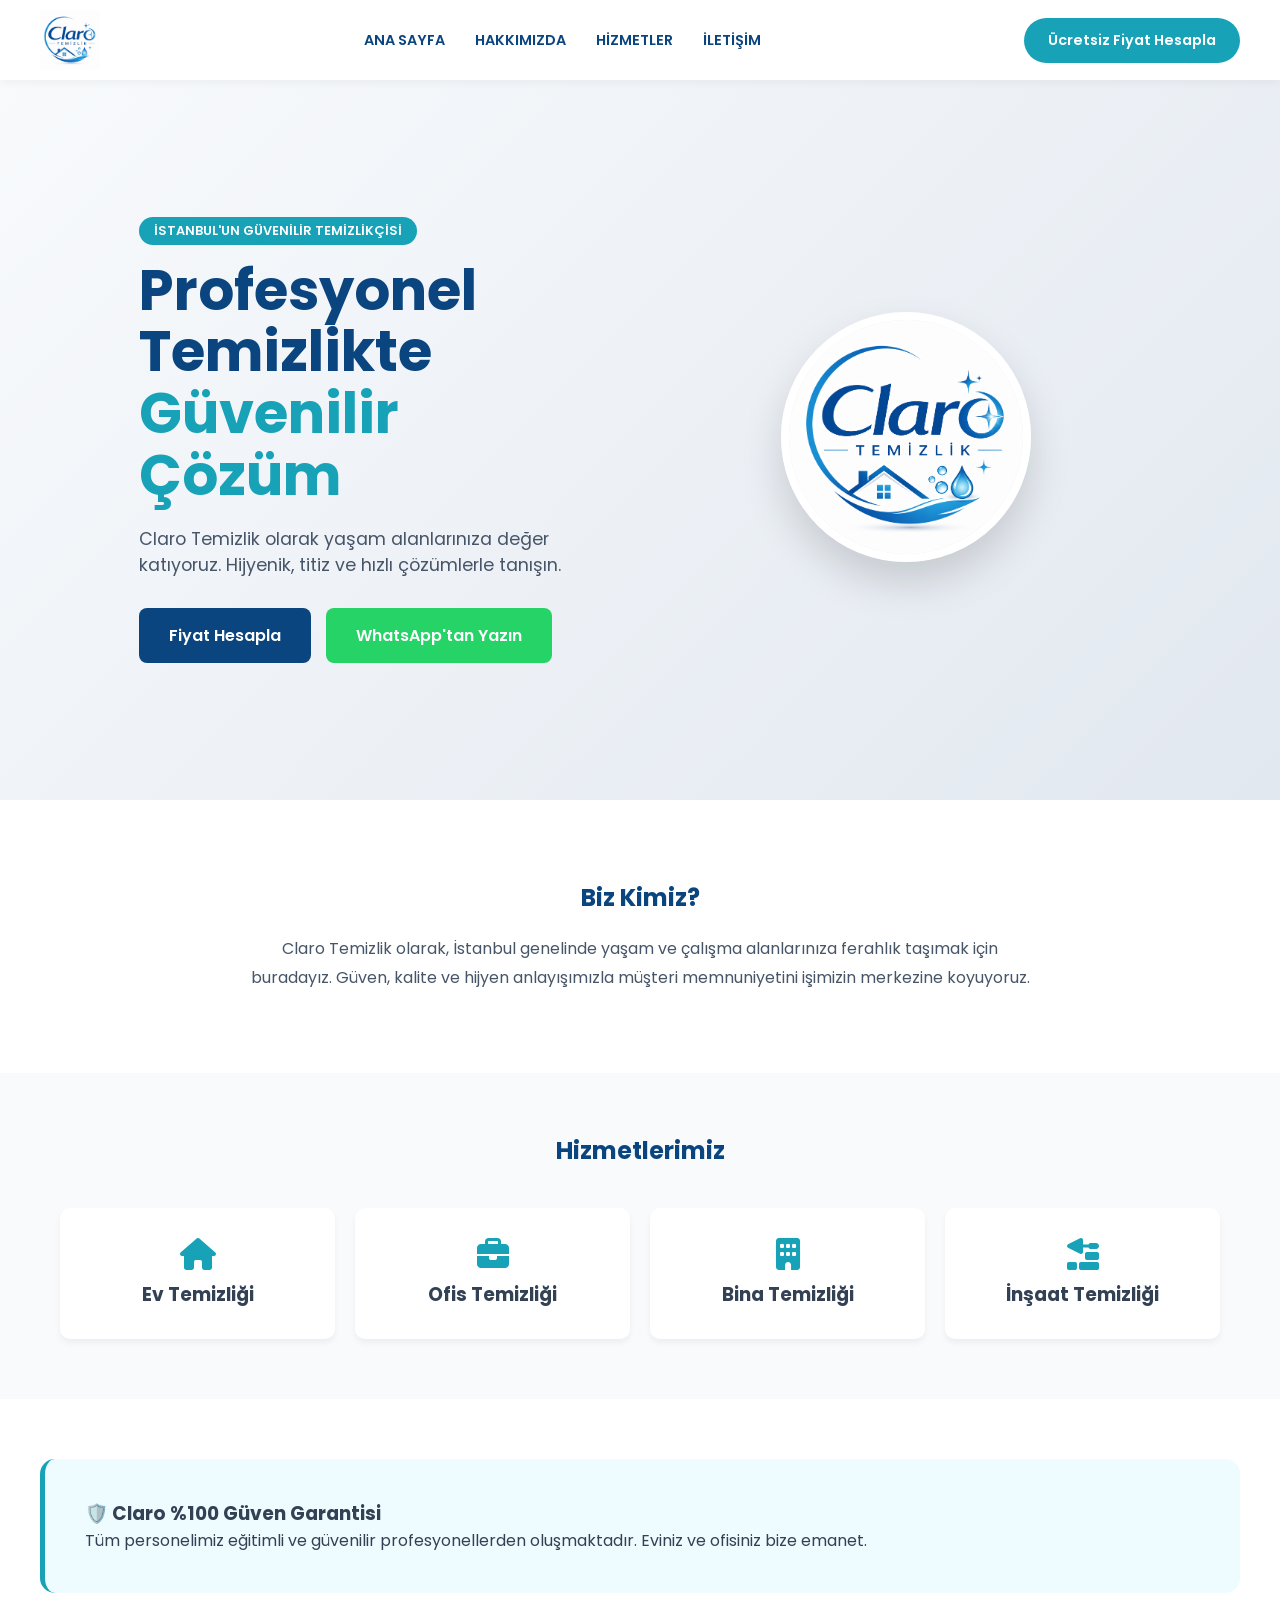
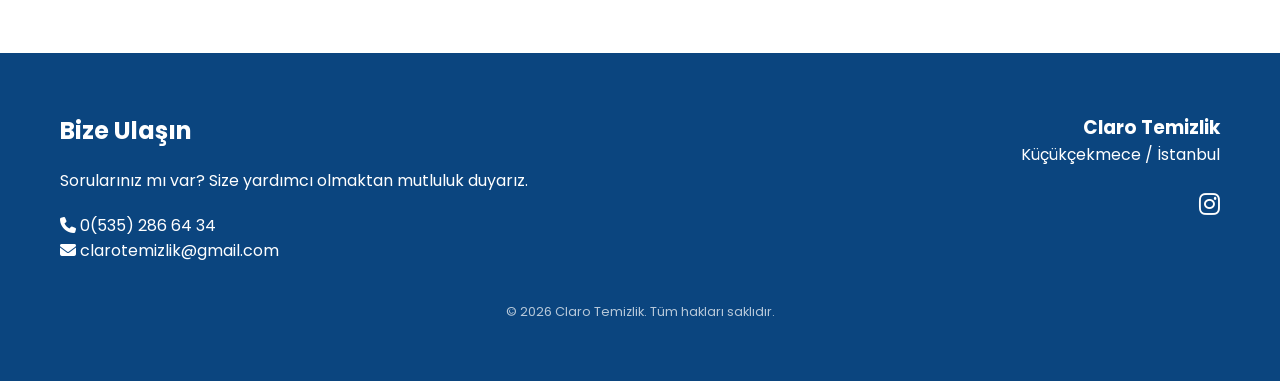
==== index.html @ d2bcb3e4 "Update index.html" ====
<!DOCTYPE html>
<html lang="tr">
<head>
    <meta charset="UTF-8">
    <meta name="viewport" content="width=device-width, initial-scale=1.0">
    <title>Claro Temizlik | Profesyonel Temizlikte Güvenilir Çözüm Ortağınız</title>
    <link rel="stylesheet" href="style.css">
    <link href="https://fonts.googleapis.com/css2?family=Poppins:wght@300;400;600&display=swap" rel="stylesheet">
    <link rel="stylesheet" href="https://cdnjs.cloudflare.com/ajax/libs/font-awesome/6.4.0/css/all.min.css">
</head>
<body>

    <!-- NAVBAR -->
    <nav class="claro-navbar">
        <a href="#" class="navbar-logo">
            <img src="claro-logo.png" alt="Claro Temizlik" class="site-logo">
        </a>
        <div class="nav-menu">
            <a href="#anasayfa" class="nav-link">ANA SAYFA</a>
            <a href="#hakkimizda" class="nav-link">HAKKIMIZDA</a>
            <a href="#hizmetler" class="nav-link">HİZMETLER</a>
            <a href="#iletisim" class="nav-link">İLETİŞİM</a>
        </div>
        <div class="nav-right">
            <a href="fiyat-hesapla.html" class="nav-btn">Ücretsiz Fiyat Hesapla</a>
        </div>
    </nav>

    <!-- HERO (GİRİŞ BÖLÜMÜ) -->
<header id="anasayfa" class="hero-section" style="background: linear-gradient(135deg, #f8fafc 0%, #e2e8f0 100%); padding: 100px 0;">
    <div class="container" style="display: flex; align-items: center; gap: 60px; flex-wrap: wrap;">
        
        <!-- YAZI ALANI -->
        <div class="hero-left" style="flex: 1; min-width: 300px;">
            <div style="background: #17a2b8; color: white; padding: 5px 15px; border-radius: 50px; display: inline-block; font-size: 0.8rem; margin-bottom: 15px; font-weight: 600;">
                İSTANBUL'UN GÜVENİLİR TEMİZLİKÇİSİ
            </div>
            <h1 style="font-size: 3.5rem; color: #0b457f; line-height: 1.1; margin-bottom: 20px;">
                Profesyonel Temizlikte<br><span style="color: #17a2b8;">Güvenilir Çözüm</span>
            </h1>
            <p style="font-size: 1.1rem; color: #475569; margin-bottom: 30px; max-width: 500px;">
                Claro Temizlik olarak yaşam alanlarınıza değer katıyoruz. Hijyenik, titiz ve hızlı çözümlerle tanışın.
            </p>
            <div style="display: flex; gap: 15px;">
                <a href="fiyat-hesapla.html" style="background: #0b457f; color: white; padding: 15px 30px; border-radius: 8px; text-decoration: none; font-weight: 600; transition: 0.3s;">Fiyat Hesapla</a>
                <a href="https://wa.me/905352866434" style="background: #25d366; color: white; padding: 15px 30px; border-radius: 8px; text-decoration: none; font-weight: 600;">WhatsApp'tan Yazın</a>
            </div>
        </div>

        <!-- LOGO / GÖRSEL ALANI -->
        <div class="hero-right" style="flex: 1; min-width: 300px; text-align: center;">
            <img src="claro-logo.png" alt="Claro Temizlik" style="width: 250px; height: 250px; border-radius: 50%; border: 8px solid white; box-shadow: 0 20px 40px rgba(0,0,0,0.15);">
        </div>

    </div>
</header>

    <!-- Buraya diğer bölümlerini (Hakkımızda, Hizmetler, vb.) index.html dosyasındaki gibi ekleyebilirsin -->
<!-- HAKKIMIZDA BÖLÜMÜ -->
    <section id="hakkimizda" class="about-section" style="padding: 80px 0;">
        <div class="container">
            <h2 style="text-align: center; color: #0b457f; margin-bottom: 20px;">Biz Kimiz?</h2>
            <div class="about-content" style="max-width: 800px; margin: 0 auto; text-align: center; color: #475569; line-height: 1.8;">
                <p>Claro Temizlik olarak, İstanbul genelinde yaşam ve çalışma alanlarınıza ferahlık taşımak için buradayız. Güven, kalite ve hijyen anlayışımızla müşteri memnuniyetini işimizin merkezine koyuyoruz.</p>
            </div>
        </div>
    </section>

    <!-- HİZMETLERİMİZ BÖLÜMÜ -->
    <section id="hizmetler" class="services-section" style="padding: 60px 0; background: #f8fafc;">
        <div class="container">
            <h2 style="text-align: center; color: #0b457f; margin-bottom: 40px;">Hizmetlerimiz</h2>
            <div style="display: grid; grid-template-columns: repeat(auto-fit, minmax(200px, 1fr)); gap: 20px;">
                <a href="ev-temizligi.html" style="background: white; padding: 30px; text-align: center; border-radius: 10px; text-decoration: none; color: #334155; box-shadow: 0 4px 6px rgba(0,0,0,0.05);">
                    <i class="fa-solid fa-house" style="font-size: 2rem; color: #17a2b8; margin-bottom: 10px;"></i>
                    <h3>Ev Temizliği</h3>
                </a>
                <a href="ofis-temizligi.html" style="background: white; padding: 30px; text-align: center; border-radius: 10px; text-decoration: none; color: #334155; box-shadow: 0 4px 6px rgba(0,0,0,0.05);">
                    <i class="fa-solid fa-briefcase" style="font-size: 2rem; color: #17a2b8; margin-bottom: 10px;"></i>
                    <h3>Ofis Temizliği</h3>
                </a>
                <a href="apartman-temizligi.html" style="background: white; padding: 30px; text-align: center; border-radius: 10px; text-decoration: none; color: #334155; box-shadow: 0 4px 6px rgba(0,0,0,0.05);">
                    <i class="fa-solid fa-building" style="font-size: 2rem; color: #17a2b8; margin-bottom: 10px;"></i>
                    <h3>Bina Temizliği</h3>
                </a>
                <a href="insaat-temizligi.html" style="background: white; padding: 30px; text-align: center; border-radius: 10px; text-decoration: none; color: #334155; box-shadow: 0 4px 6px rgba(0,0,0,0.05);">
                    <i class="fa-solid fa-trowel-bricks" style="font-size: 2rem; color: #17a2b8; margin-bottom: 10px;"></i>
                    <h3>İnşaat Temizliği</h3>
                </a>
            </div>
        </div>
    </section>

    <!-- GÜVEN GARANTİSİ -->
    <section class="trust-section" style="padding: 60px 0;">
        <div class="container" style="background: #eefbff; padding: 40px; border-radius: 15px; border-left: 5px solid #17a2b8;">
            <h3>🛡️ Claro %100 Güven Garantisi</h3>
            <p>Tüm personelimiz eğitimli ve güvenilir profesyonellerden oluşmaktadır. Eviniz ve ofisiniz bize emanet.</p>
        </div>
    </section>
    
</body>
</html>

<!-- FOOTER / İLETİŞİM BÖLÜMÜ -->
    <footer id="iletisim" style="background: #0b457f; color: white; padding: 60px 0;">
        <div class="container" style="display: grid; grid-template-columns: 1fr 1fr; gap: 40px;">
            <!-- Sol Taraf -->
            <div>
                <h2>Bize Ulaşın</h2>
                <p style="margin: 20px 0;">Sorularınız mı var? Size yardımcı olmaktan mutluluk duyarız.</p>
                <p><i class="fa-solid fa-phone"></i> 0(535) 286 64 34</p>
                <p><i class="fa-solid fa-envelope"></i> clarotemizlik@gmail.com</p>
            </div>
            <!-- Sağ Taraf -->
            <div style="text-align: right;">
                <h3>Claro Temizlik</h3>
                <p>Küçükçekmece / İstanbul</p>
                <div style="margin-top: 20px;">
                    <a href="https://instagram.com/clarotemizlik" target="_blank" style="color: white; font-size: 1.5rem;"><i class="fa-brands fa-instagram"></i></a>
                </div>
            </div>
        </div>
        <div style="text-align: center; margin-top: 40px; font-size: 0.8rem; opacity: 0.7;">
            &copy; 2026 Claro Temizlik. Tüm hakları saklıdır.
        </div>
    </footer>
---- style.css ----
/* --- SIFIRDAN TEMEL AYARLAR --- */
:root {
    --primary-blue: #0b457f;
    --turq-blue: #17a2b8;
    --white: #ffffff;
    --text-dark: #334155;
}

* { margin: 0; padding: 0; box-sizing: border-box; font-family: 'Poppins', sans-serif; }
body { color: var(--text-dark); }
.container { max-width: 1200px; margin: 0 auto; padding: 0 20px; }

/* --- NAVBAR (Sabit ve Düzenli) --- */
.claro-navbar {
    display: flex; justify-content: space-between; align-items: center;
    padding: 10px 40px; background: var(--white); height: 80px;
    position: sticky; top: 0; z-index: 1000; box-shadow: 0 2px 10px rgba(0,0,0,0.05);
}
.navbar-logo img { height: 60px; width: auto; display: block; }
.nav-menu { display: flex; gap: 30px; }
.nav-link { color: var(--primary-blue); font-weight: 600; text-decoration: none; font-size: 0.9rem; }
/* Navbar Fiyat Hesapla Butonu */
.nav-btn {
    background: #17a2b8; /* Turkuaz/Mavi tonu */
    color: #ffffff;
    padding: 10px 22px;
    border-radius: 50px; /* Tam yuvarlak köşeler */
    text-decoration: none;
    font-weight: 600;
    font-size: 0.9rem;
    transition: all 0.3s ease;
    border: 2px solid transparent;
    display: inline-block;
}

.nav-btn:hover {
    background: #ffffff;
    color: #17a2b8;
    border-color: #17a2b8;
    transform: translateY(-2px);
    box-shadow: 0 4px 12px rgba(23, 162, 184, 0.2);
}
/* --- HERO (Giriş Bölümü) --- */
.hero-section { min-height: 80vh; display: flex; align-items: center; background: #f8fafc; padding: 60px 0; }
.hero-container { display: flex; align-items: center; gap: 50px; }
.hero-left { flex: 1; }
.hero-right { flex: 1; }
.hero-logo-circle { width: 120px; height: 120px; border-radius: 50%; margin-bottom: 20px; object-fit: cover; }
.hero-title { font-size: 3rem; color: var(--primary-blue); line-height: 1.2; margin-bottom: 20px; }
.hero-image { width: 100%; border-radius: 20px; box-shadow: 0 20px 40px rgba(0,0,0,0.1); }

/* --- BUTONLAR (Ortak) --- */
.btn { padding: 12px 25px; border-radius: 50px; text-decoration: none; font-weight: 600; display: inline-block; transition: 0.3s; }
.btn-primary { background: var(--turq-blue); color: white; }
.btn-whatsapp { background: #25d366; color: white; margin-left: 10px; }
.btn:hover { opacity: 0.9; transform: translateY(-2px); }

/* --- MOBİL UYUM --- */
@media (max-width: 992px) {
    .hero-container { flex-direction: column; text-align: center; }
    .nav-menu { display: none; } /* Mobil menü için JS eklenebilir */
}
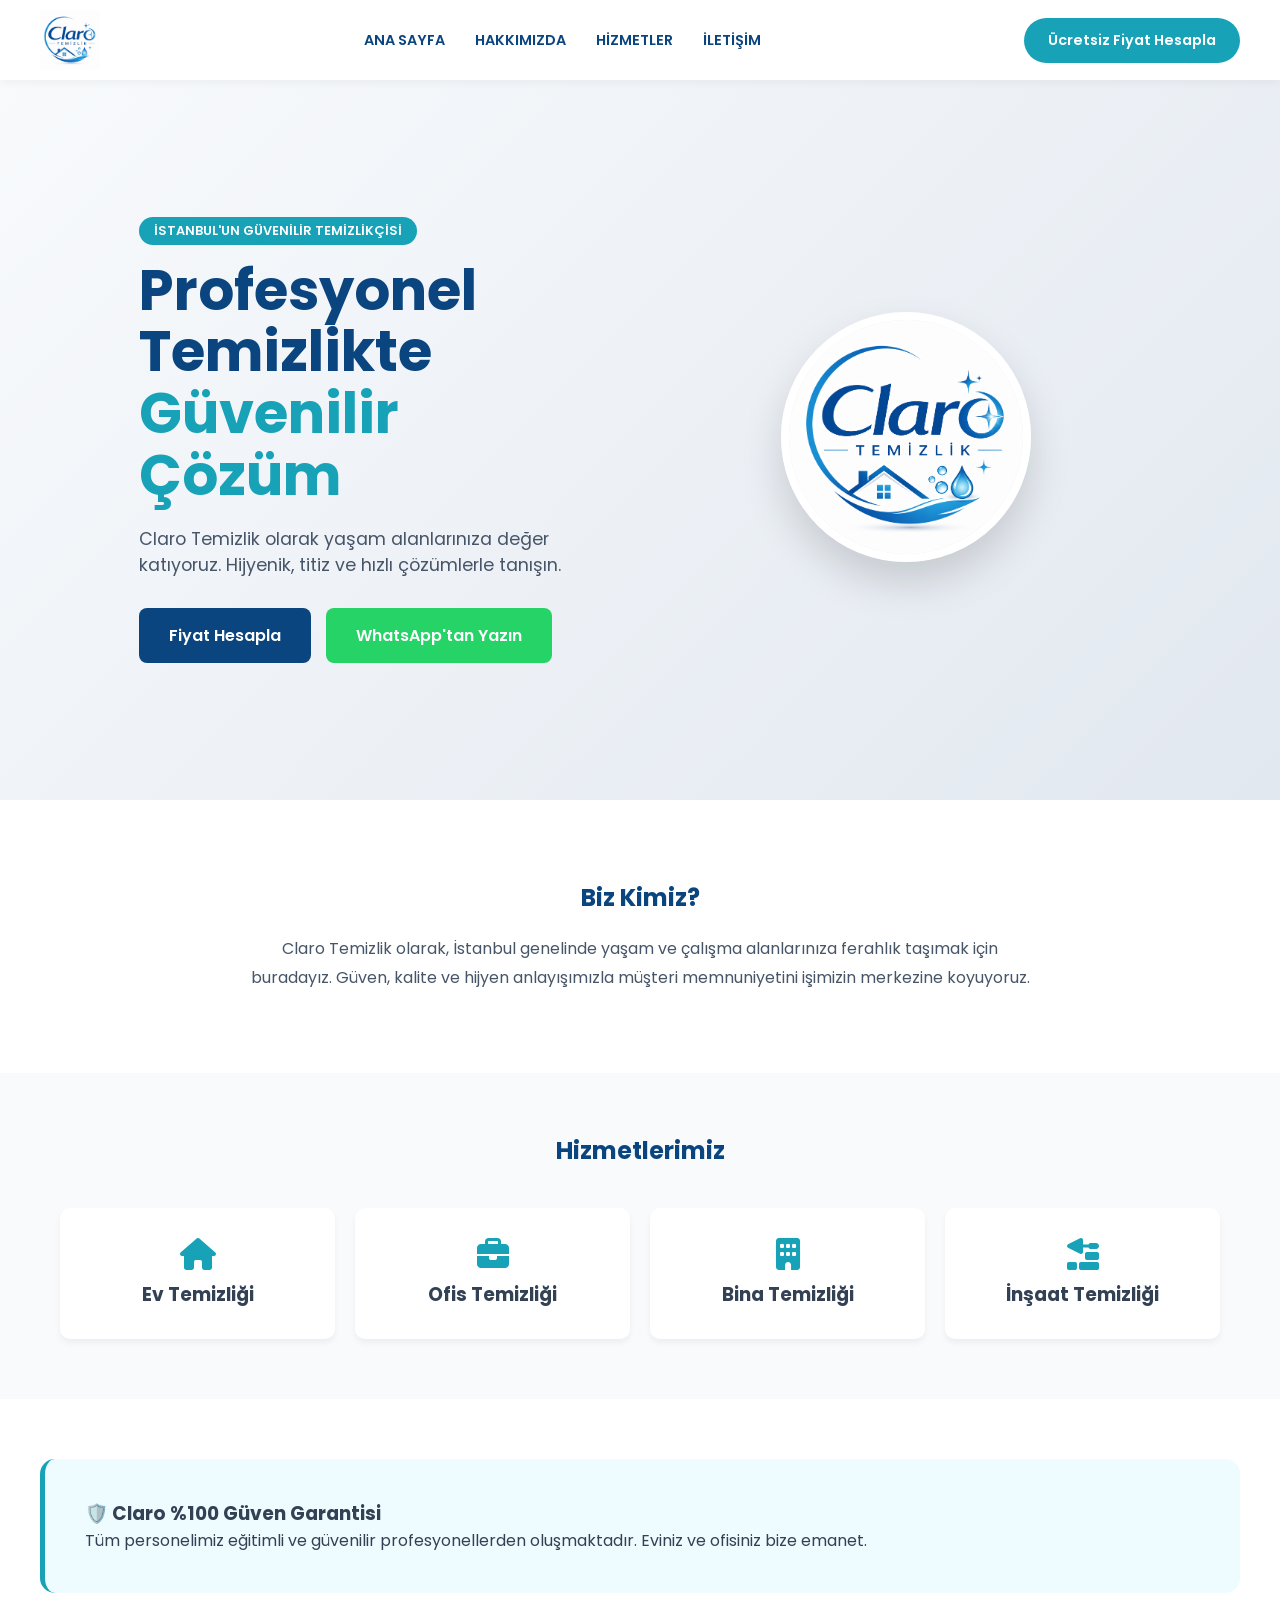
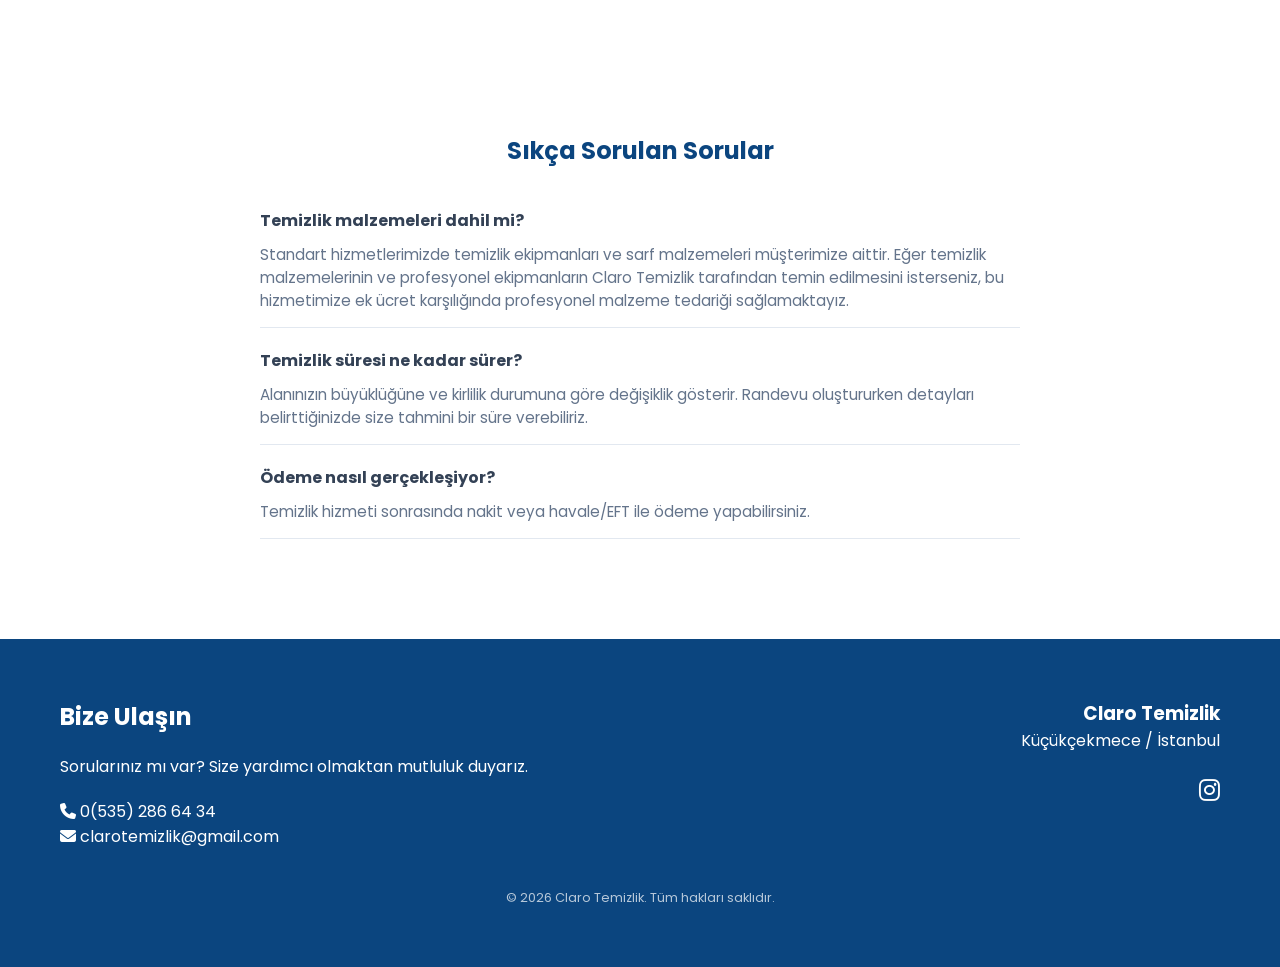
==== commit 758ee147: "Update index.html" ====
--- a/index.html
+++ b/index.html
@@ -102,6 +102,31 @@
 </body>
 </html>
 
+<!-- S.S.S. BÖLÜMÜ -->
+<section id="sss" style="padding: 80px 0; background: #ffffff;">
+    <div class="container" style="max-width: 800px; margin: 0 auto;">
+        <h2 style="text-align: center; color: #0b457f; margin-bottom: 40px;">Sıkça Sorulan Sorular</h2>
+        
+        <!-- Malzeme Sorusu (Güncellendi) -->
+        <div style="margin-bottom: 20px; border-bottom: 1px solid #e2e8f0; padding-bottom: 15px;">
+            <h4 style="margin-bottom: 10px; color: #334155;">Temizlik malzemeleri dahil mi?</h4>
+            <p style="color: #64748b; font-size: 0.95rem;">Standart hizmetlerimizde temizlik ekipmanları ve sarf malzemeleri müşterimize aittir. Eğer temizlik malzemelerinin ve profesyonel ekipmanların Claro Temizlik tarafından temin edilmesini isterseniz, bu hizmetimize ek ücret karşılığında profesyonel malzeme tedariği sağlamaktayız.</p>
+        </div>
+
+        <!-- Soru 2 -->
+        <div style="margin-bottom: 20px; border-bottom: 1px solid #e2e8f0; padding-bottom: 15px;">
+            <h4 style="margin-bottom: 10px; color: #334155;">Temizlik süresi ne kadar sürer?</h4>
+            <p style="color: #64748b; font-size: 0.95rem;">Alanınızın büyüklüğüne ve kirlilik durumuna göre değişiklik gösterir. Randevu oluştururken detayları belirttiğinizde size tahmini bir süre verebiliriz.</p>
+        </div>
+
+        <!-- Soru 3 -->
+        <div style="margin-bottom: 20px; border-bottom: 1px solid #e2e8f0; padding-bottom: 15px;">
+            <h4 style="margin-bottom: 10px; color: #334155;">Ödeme nasıl gerçekleşiyor?</h4>
+            <p style="color: #64748b; font-size: 0.95rem;">Temizlik hizmeti sonrasında nakit veya havale/EFT ile ödeme yapabilirsiniz.</p>
+        </div>
+    </div>
+</section>
+
 <!-- FOOTER / İLETİŞİM BÖLÜMÜ -->
     <footer id="iletisim" style="background: #0b457f; color: white; padding: 60px 0;">
         <div class="container" style="display: grid; grid-template-columns: 1fr 1fr; gap: 40px;">
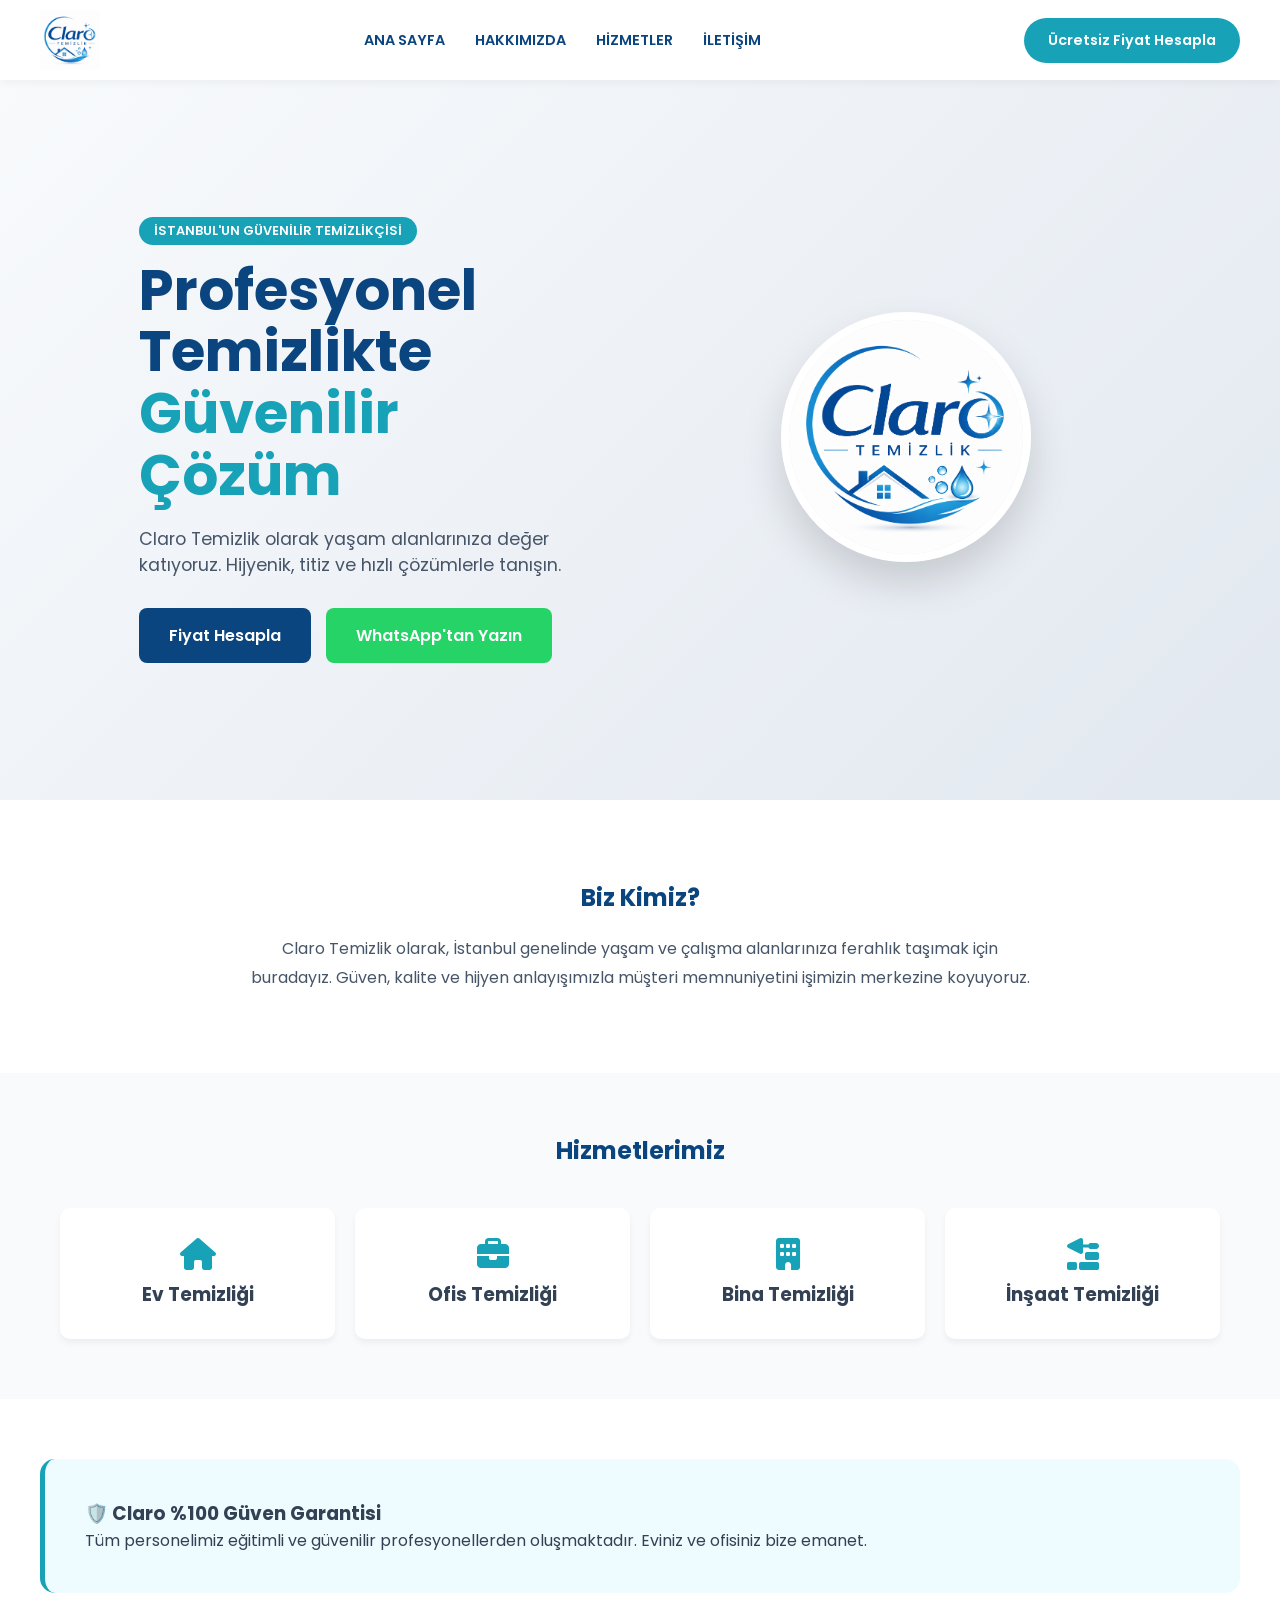
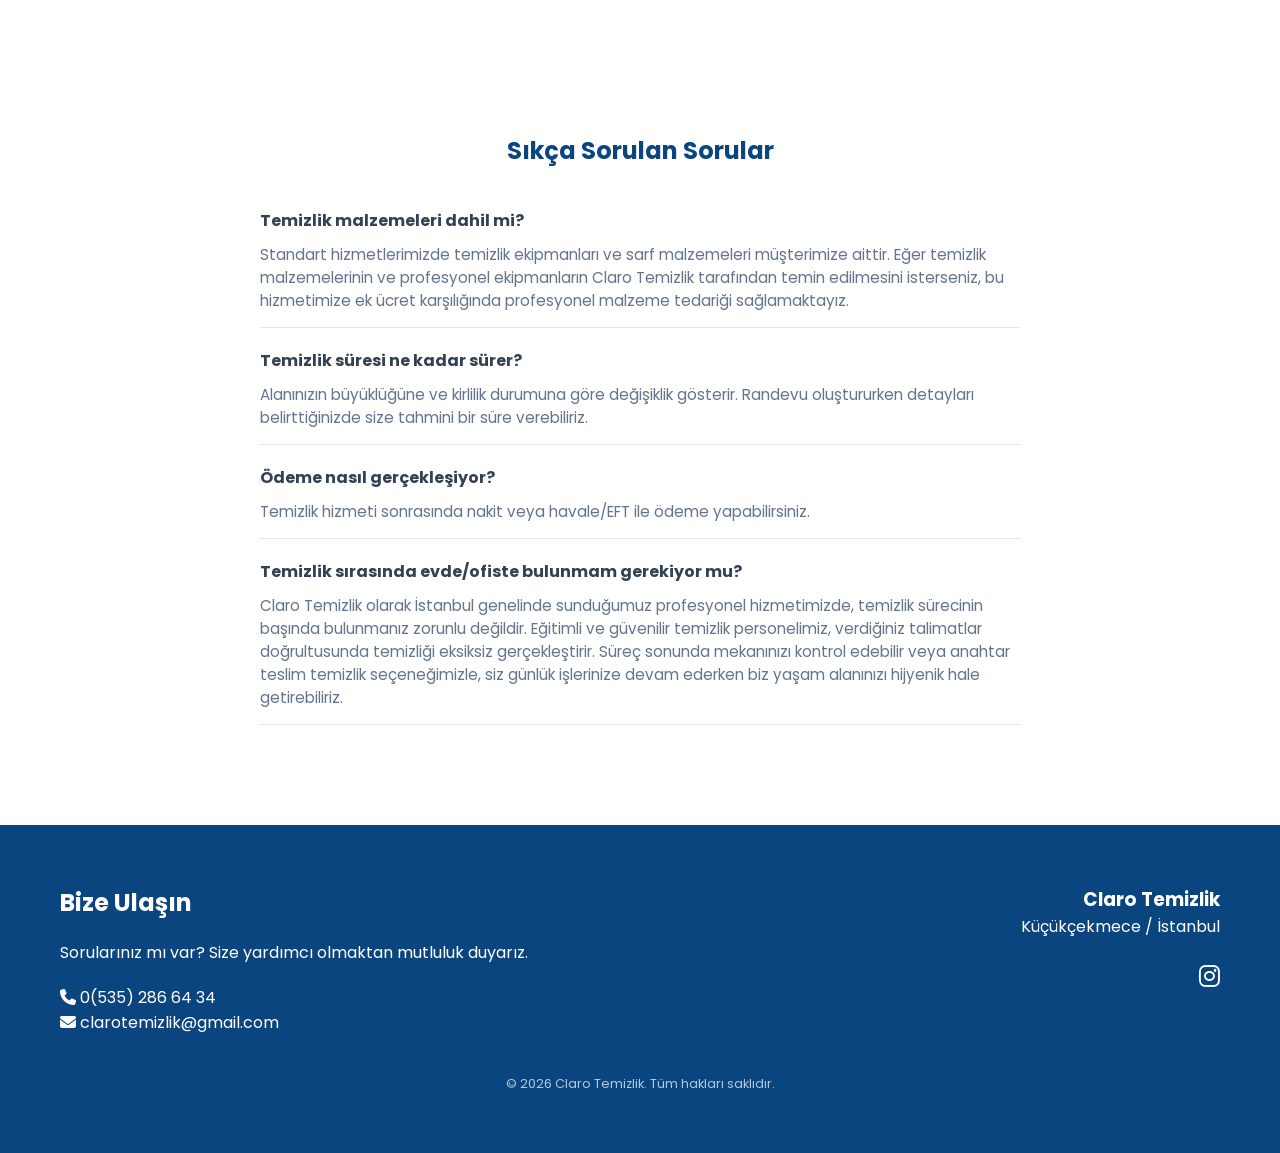
==== commit b888e3ca: "Update index.html" ====
--- a/index.html
+++ b/index.html
@@ -124,6 +124,12 @@
             <h4 style="margin-bottom: 10px; color: #334155;">Ödeme nasıl gerçekleşiyor?</h4>
             <p style="color: #64748b; font-size: 0.95rem;">Temizlik hizmeti sonrasında nakit veya havale/EFT ile ödeme yapabilirsiniz.</p>
         </div>
+        
+        <!-- Yeni Eklenen Güven Sorusu -->
+        <div style="margin-bottom: 20px; border-bottom: 1px solid #e2e8f0; padding-bottom: 15px;">
+            <h4 style="margin-bottom: 10px; color: #334155;">Temizlik sırasında evde/ofiste bulunmam gerekiyor mu?</h4>
+            <p style="color: #64748b; font-size: 0.95rem;">Claro Temizlik olarak İstanbul genelinde sunduğumuz profesyonel hizmetimizde, temizlik sürecinin başında bulunmanız zorunlu değildir. Eğitimli ve güvenilir temizlik personelimiz, verdiğiniz talimatlar doğrultusunda temizliği eksiksiz gerçekleştirir. Süreç sonunda mekanınızı kontrol edebilir veya anahtar teslim temizlik seçeneğimizle, siz günlük işlerinize devam ederken biz yaşam alanınızı hijyenik hale getirebiliriz.</p>
+        </div>
     </div>
 </section>
 
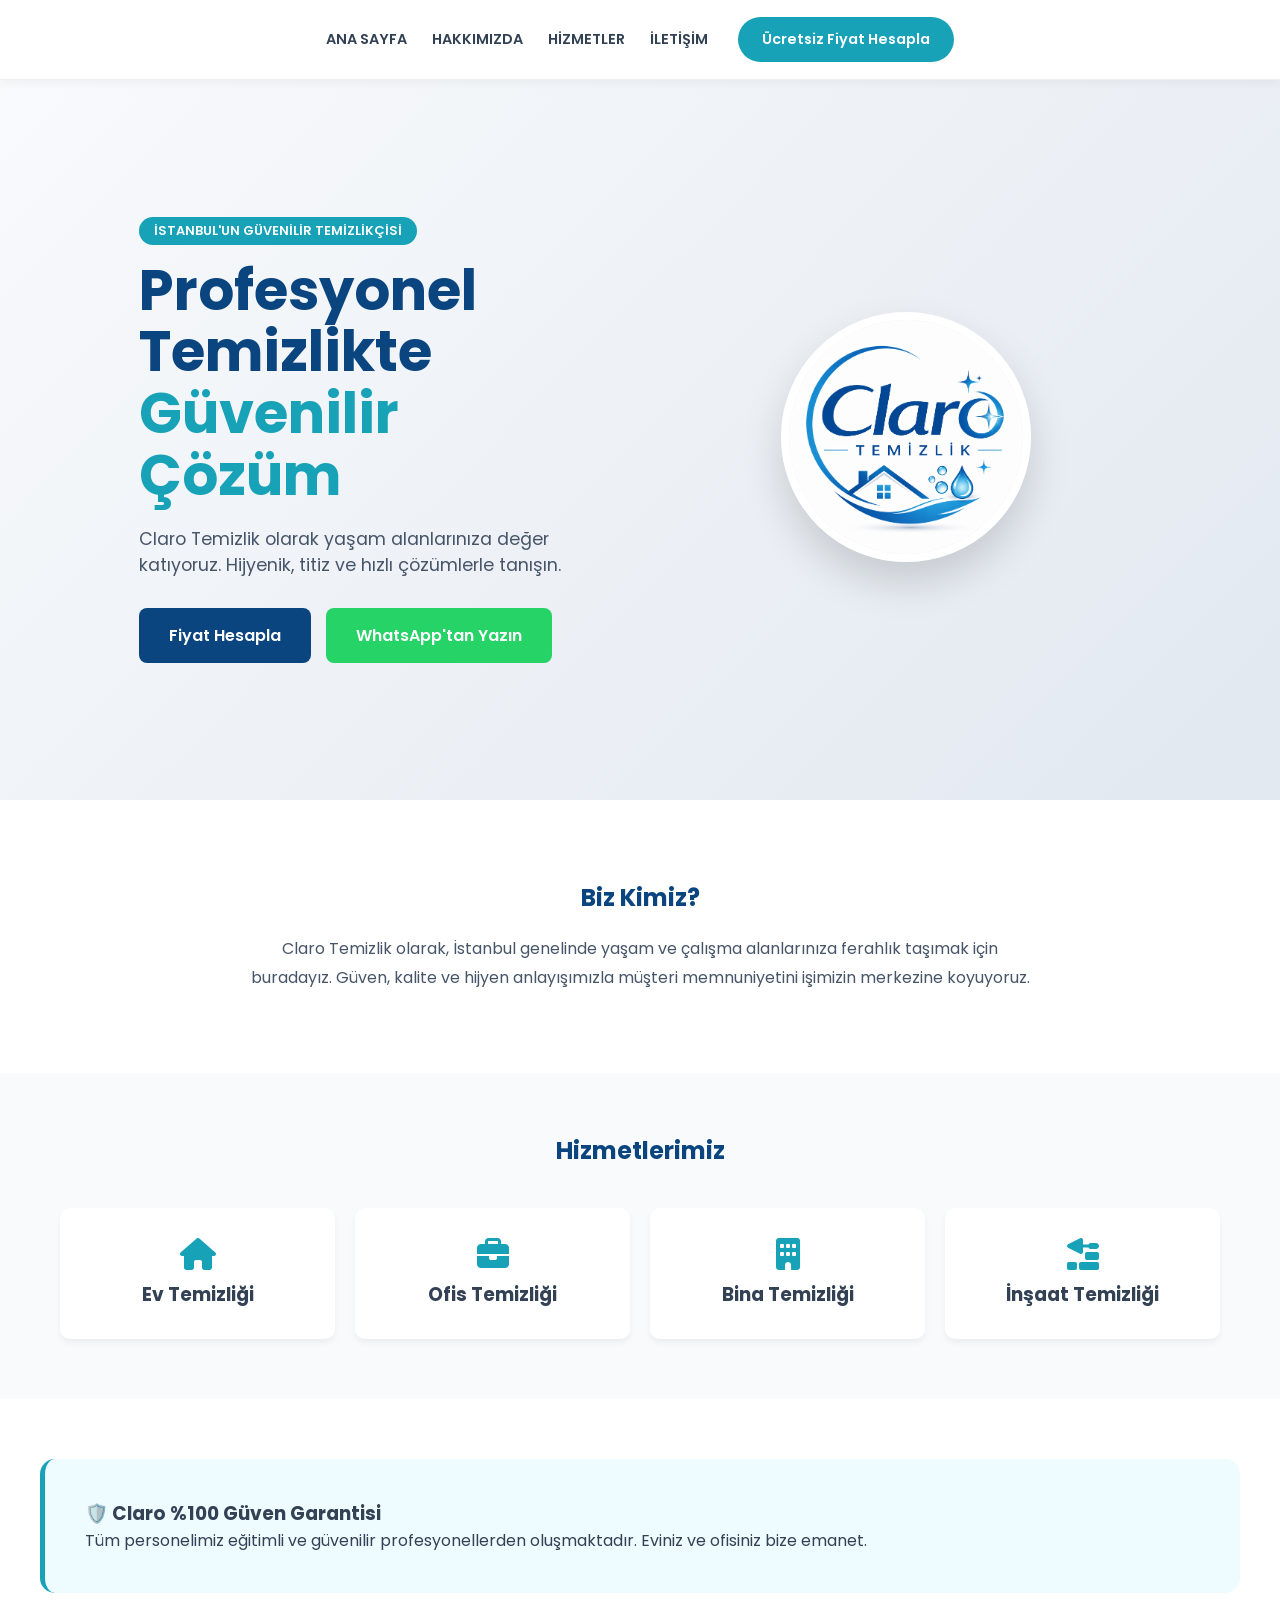
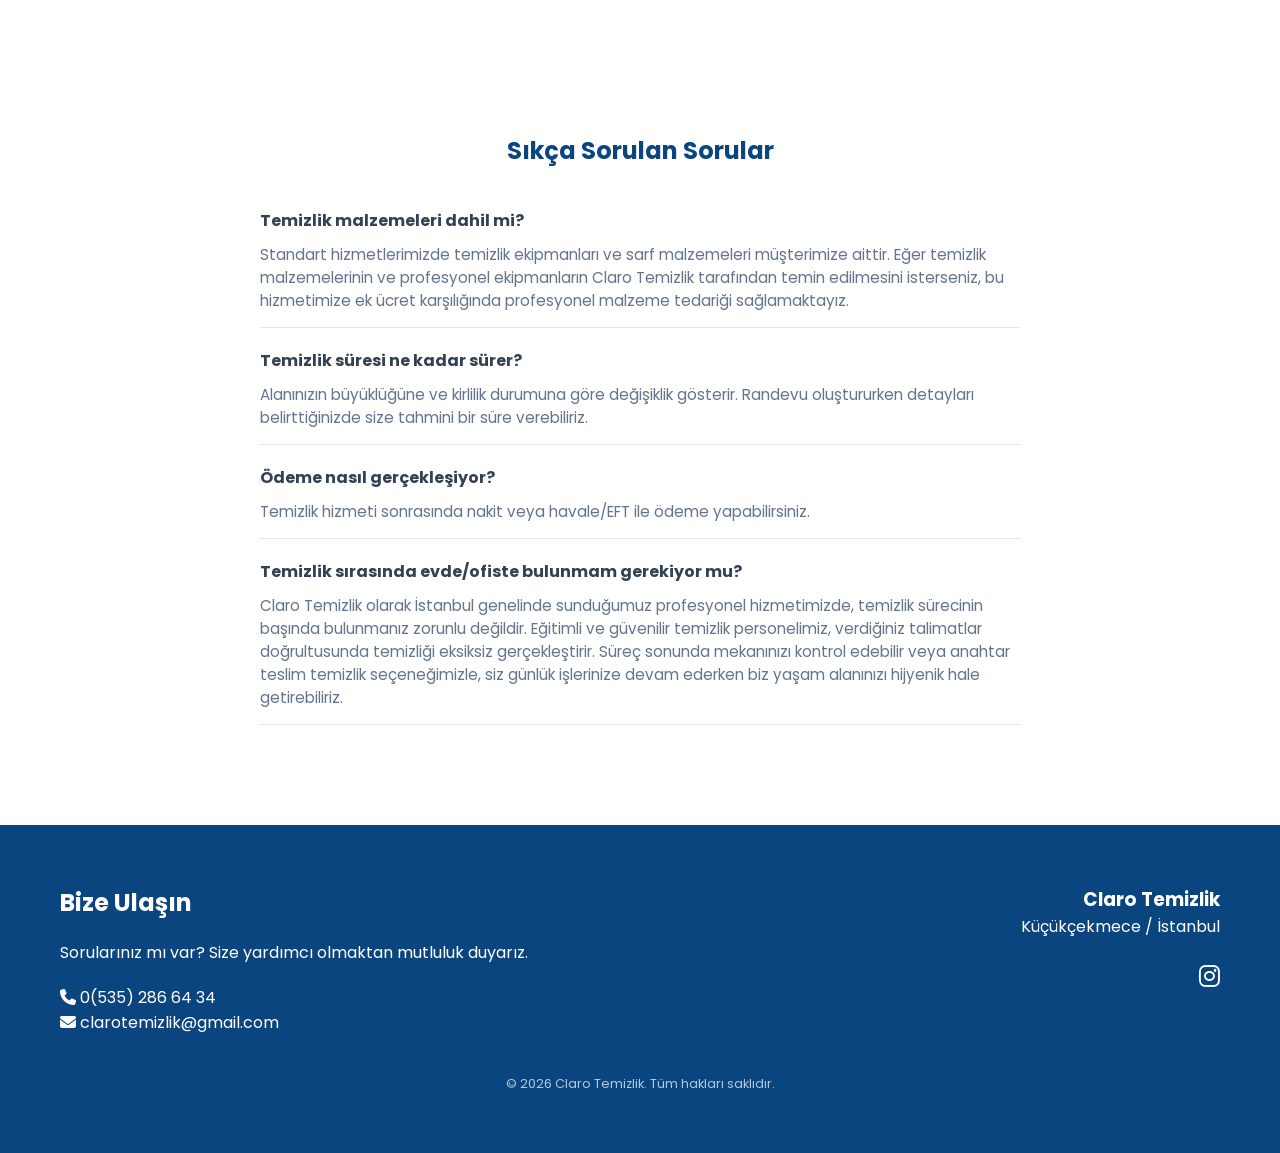
==== commit e135de37: "Update index.html" ====
--- a/index.html
+++ b/index.html
@@ -10,21 +10,22 @@
 </head>
 <body>
 
-    <!-- NAVBAR -->
-    <nav class="claro-navbar">
-        <a href="#" class="navbar-logo">
-            <img src="claro-logo.png" alt="Claro Temizlik" class="site-logo">
-        </a>
-        <div class="nav-menu">
-            <a href="#anasayfa" class="nav-link">ANA SAYFA</a>
-            <a href="#hakkimizda" class="nav-link">HAKKIMIZDA</a>
-            <a href="#hizmetler" class="nav-link">HİZMETLER</a>
-            <a href="#iletisim" class="nav-link">İLETİŞİM</a>
+    <!-- YENİ NAVBAR -->
+<nav class="claro-navbar" style="background: white; padding: 20px 0; border-bottom: 1px solid #f0f0f0;">
+    <div class="container" style="display: flex; justify-content: flex-end; align-items: center; gap: 30px;">
+        <!-- Menü Linkleri -->
+        <div class="nav-menu" style="display: flex; gap: 25px;">
+            <a href="#anasayfa" style="text-decoration: none; color: #334155; font-weight: 600; font-size: 0.9rem;">ANA SAYFA</a>
+            <a href="#hakkimizda" style="text-decoration: none; color: #334155; font-weight: 600; font-size: 0.9rem;">HAKKIMIZDA</a>
+            <a href="#hizmetler" style="text-decoration: none; color: #334155; font-weight: 600; font-size: 0.9rem;">HİZMETLER</a>
+            <a href="#iletisim" style="text-decoration: none; color: #334155; font-weight: 600; font-size: 0.9rem;">İLETİŞİM</a>
         </div>
+        <!-- Buton -->
         <div class="nav-right">
             <a href="fiyat-hesapla.html" class="nav-btn">Ücretsiz Fiyat Hesapla</a>
         </div>
-    </nav>
+    </div>
+</nav>
 
     <!-- HERO (GİRİŞ BÖLÜMÜ) -->
 <header id="anasayfa" class="hero-section" style="background: linear-gradient(135deg, #f8fafc 0%, #e2e8f0 100%); padding: 100px 0;">
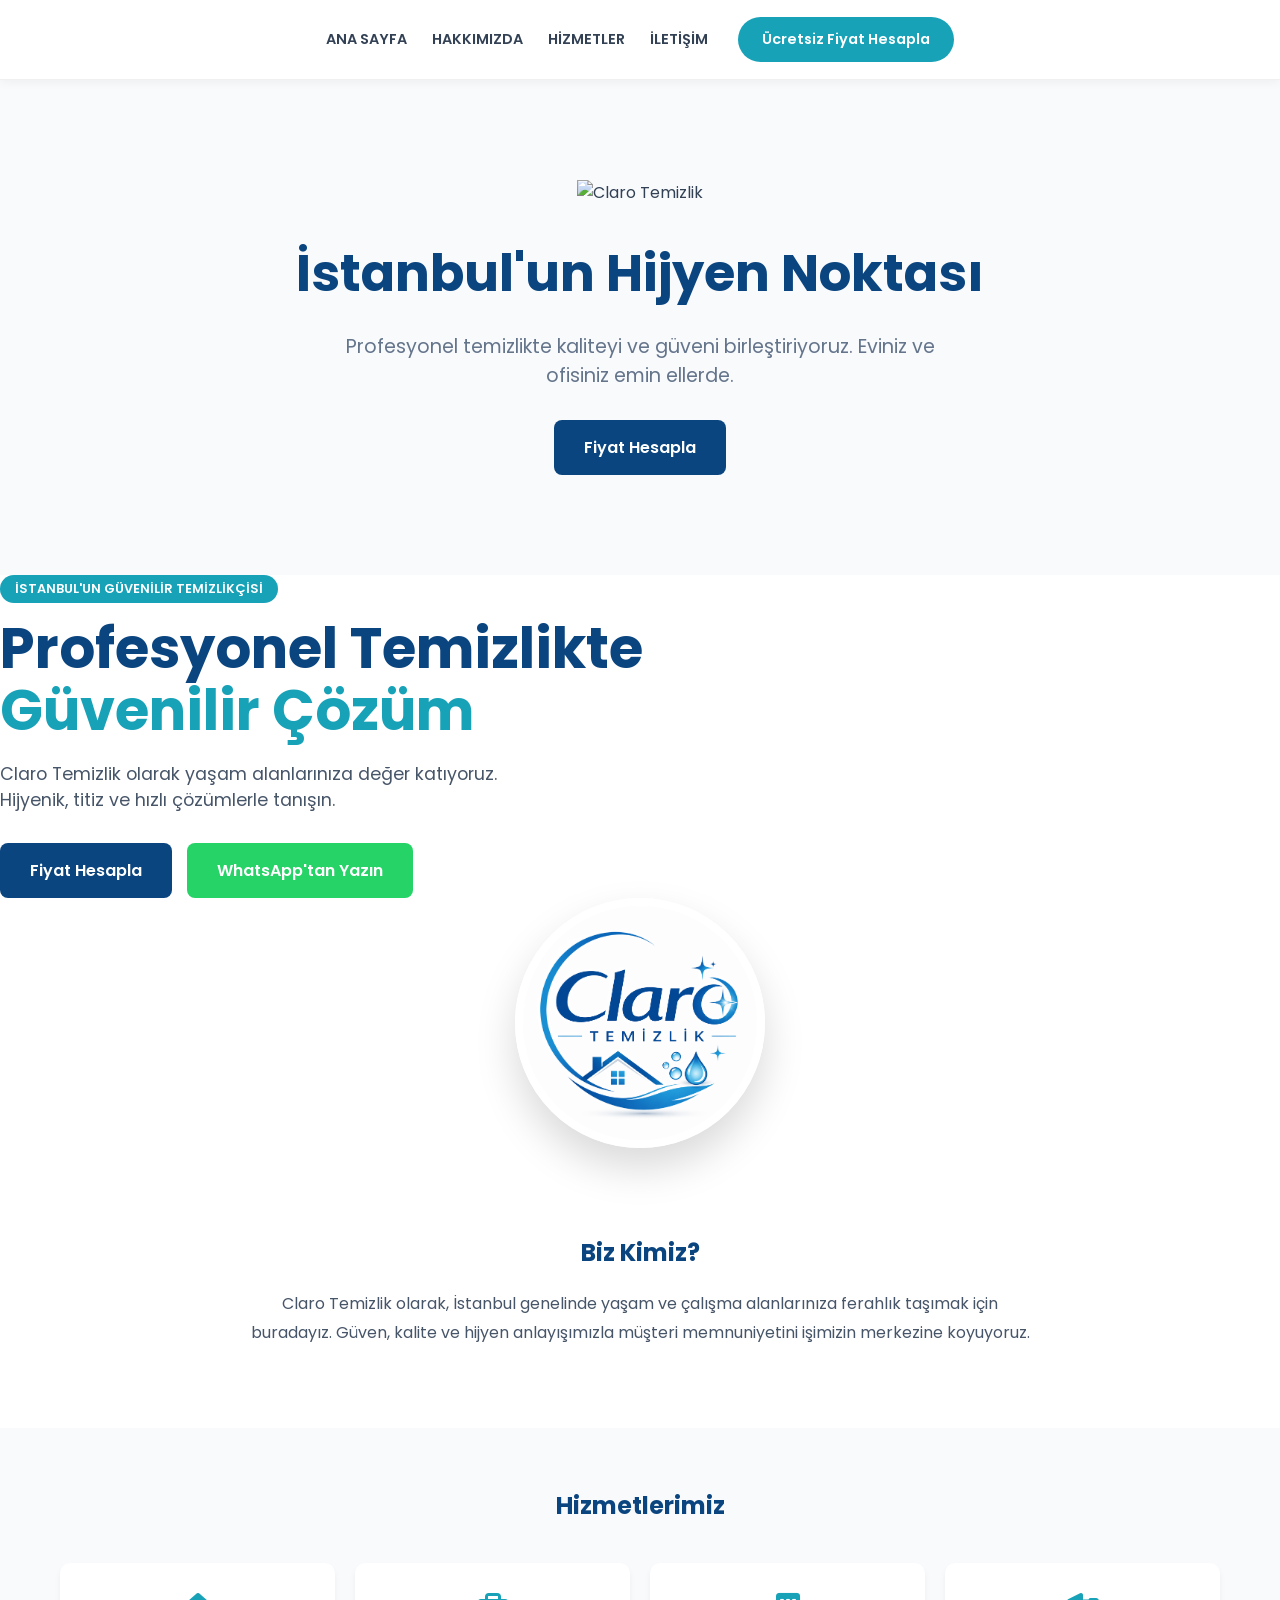
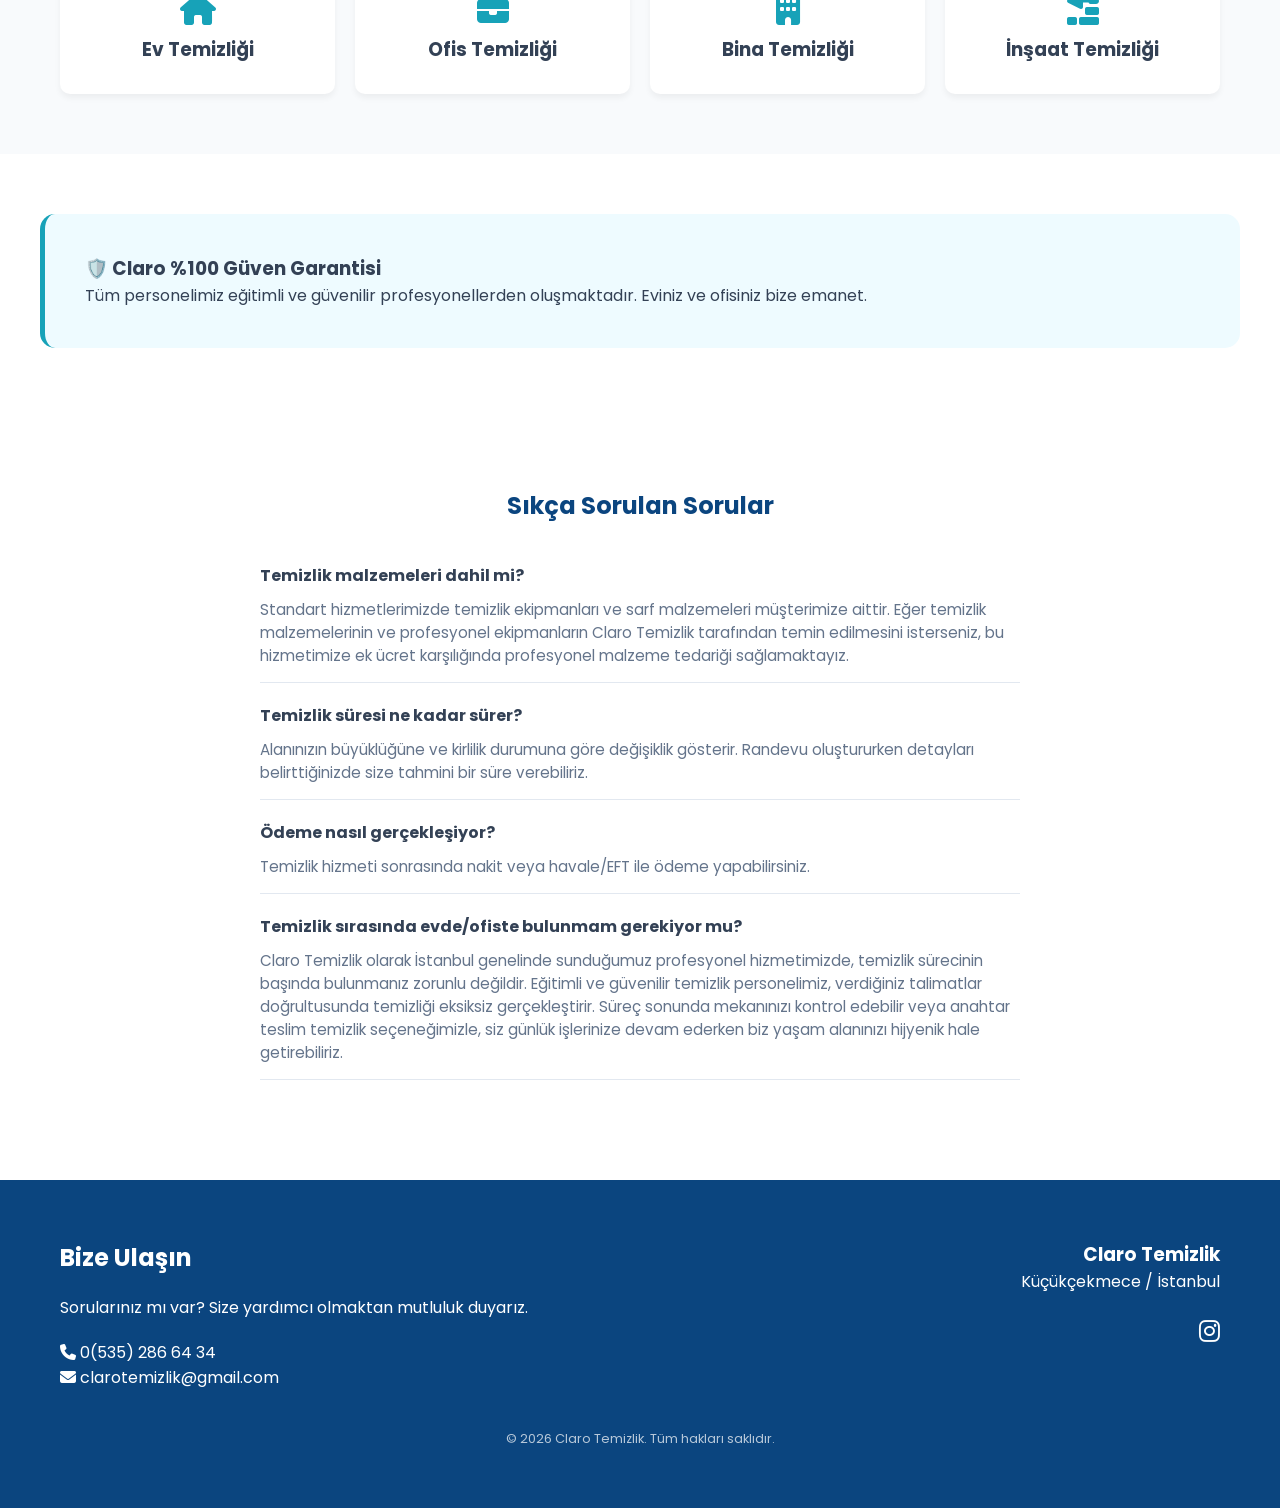
==== commit 5cd8a8eb: "Update index.html" ====
--- a/index.html
+++ b/index.html
@@ -27,9 +27,24 @@
     </div>
 </nav>
 
-    <!-- HERO (GİRİŞ BÖLÜMÜ) -->
-<header id="anasayfa" class="hero-section" style="background: linear-gradient(135deg, #f8fafc 0%, #e2e8f0 100%); padding: 100px 0;">
-    <div class="container" style="display: flex; align-items: center; gap: 60px; flex-wrap: wrap;">
+   <!-- HERO BÖLÜMÜ (Yeni Tasarım) -->
+<header id="anasayfa" style="padding: 100px 0; text-align: center; background-color: #f8fafc;">
+    <div class="container">
+        <!-- LOGO BURADA BÜYÜK GÖRÜNECEK -->
+        <img src="CLARO LOGO.PNG" alt="Claro Temizlik" style="width: 200px; margin-bottom: 30px;">
+        
+        <h1 style="font-size: 3.2rem; color: #0b457f; margin-bottom: 20px;">
+            İstanbul'un Hijyen Noktası
+        </h1>
+        <p style="font-size: 1.2rem; color: #64748b; max-width: 600px; margin: 0 auto 30px auto;">
+            Profesyonel temizlikte kaliteyi ve güveni birleştiriyoruz. Eviniz ve ofisiniz emin ellerde.
+        </p>
+        
+        <div style="display: flex; justify-content: center; gap: 15px;">
+            <a href="fiyat-hesapla.html" style="background: #0b457f; color: white; padding: 15px 30px; border-radius: 8px; text-decoration: none; font-weight: 600;">Fiyat Hesapla</a>
+        </div>
+    </div>
+</header>
         
         <!-- YAZI ALANI -->
         <div class="hero-left" style="flex: 1; min-width: 300px;">
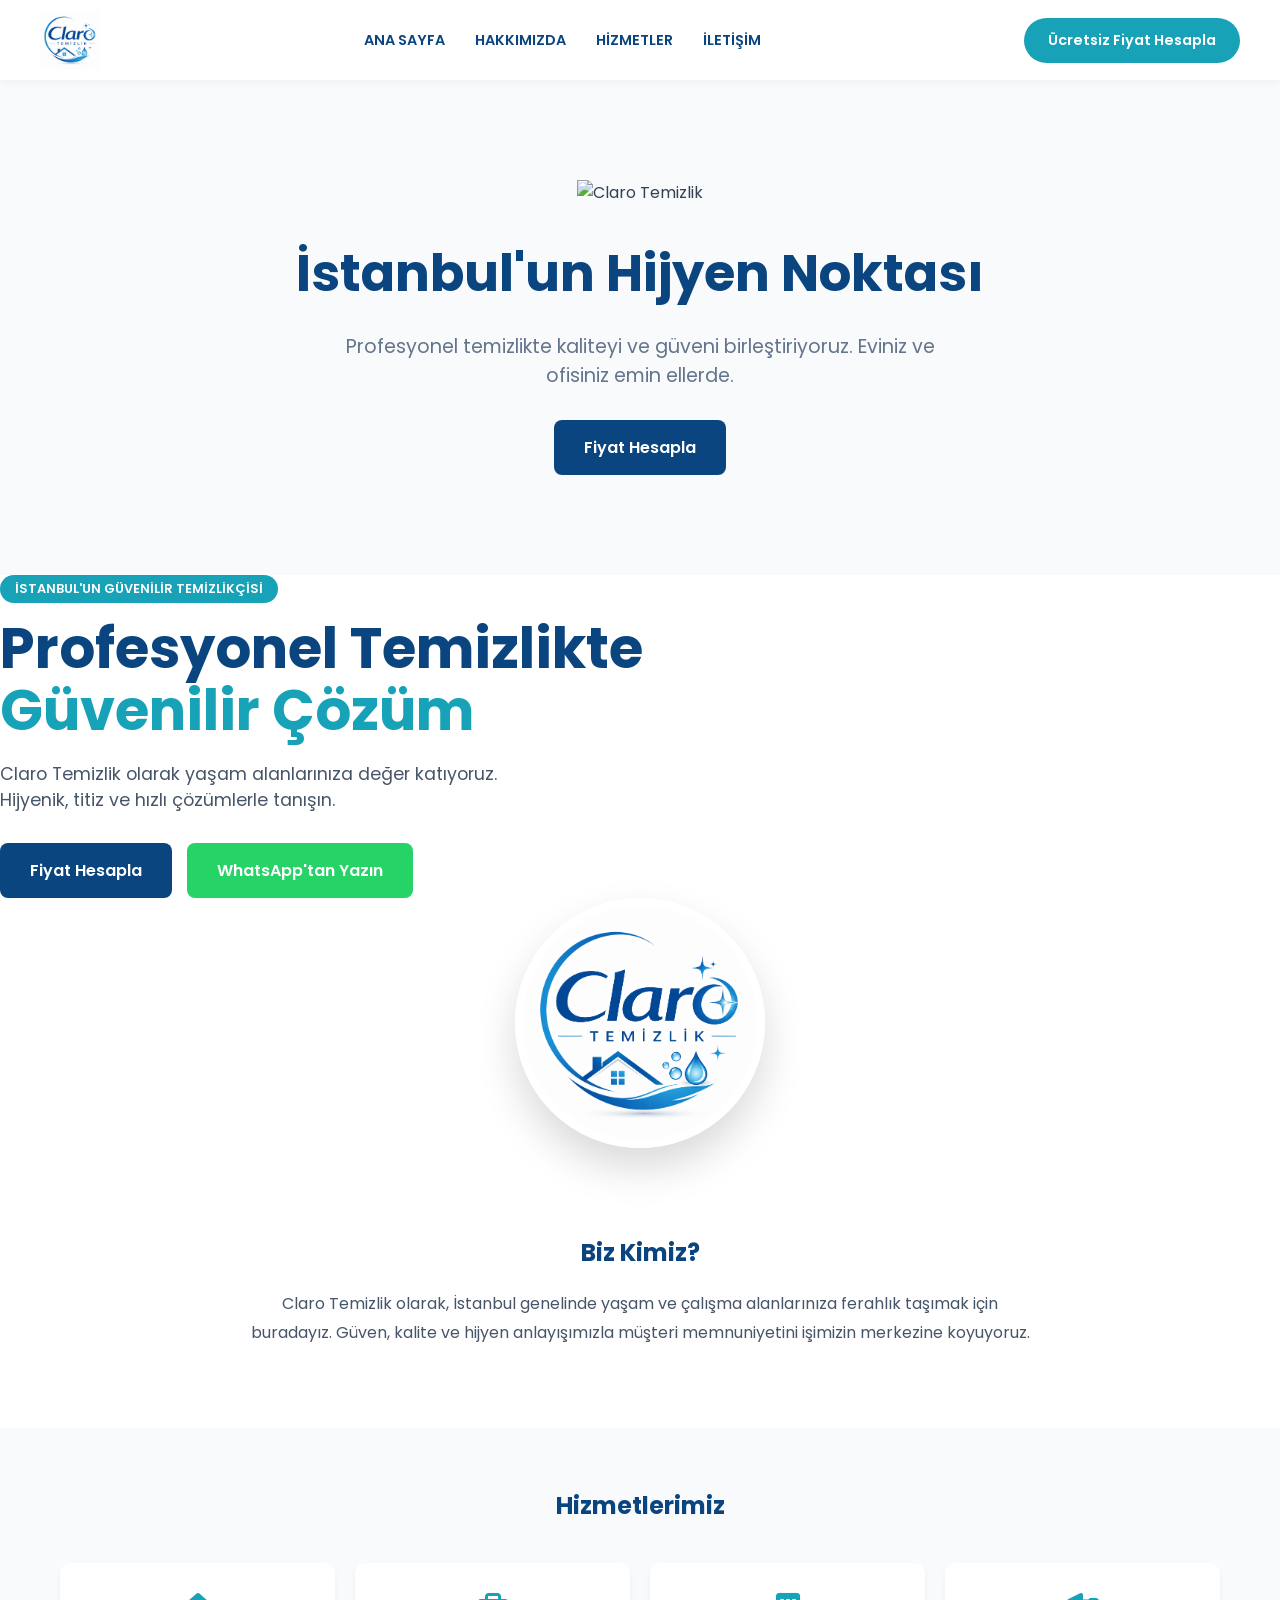
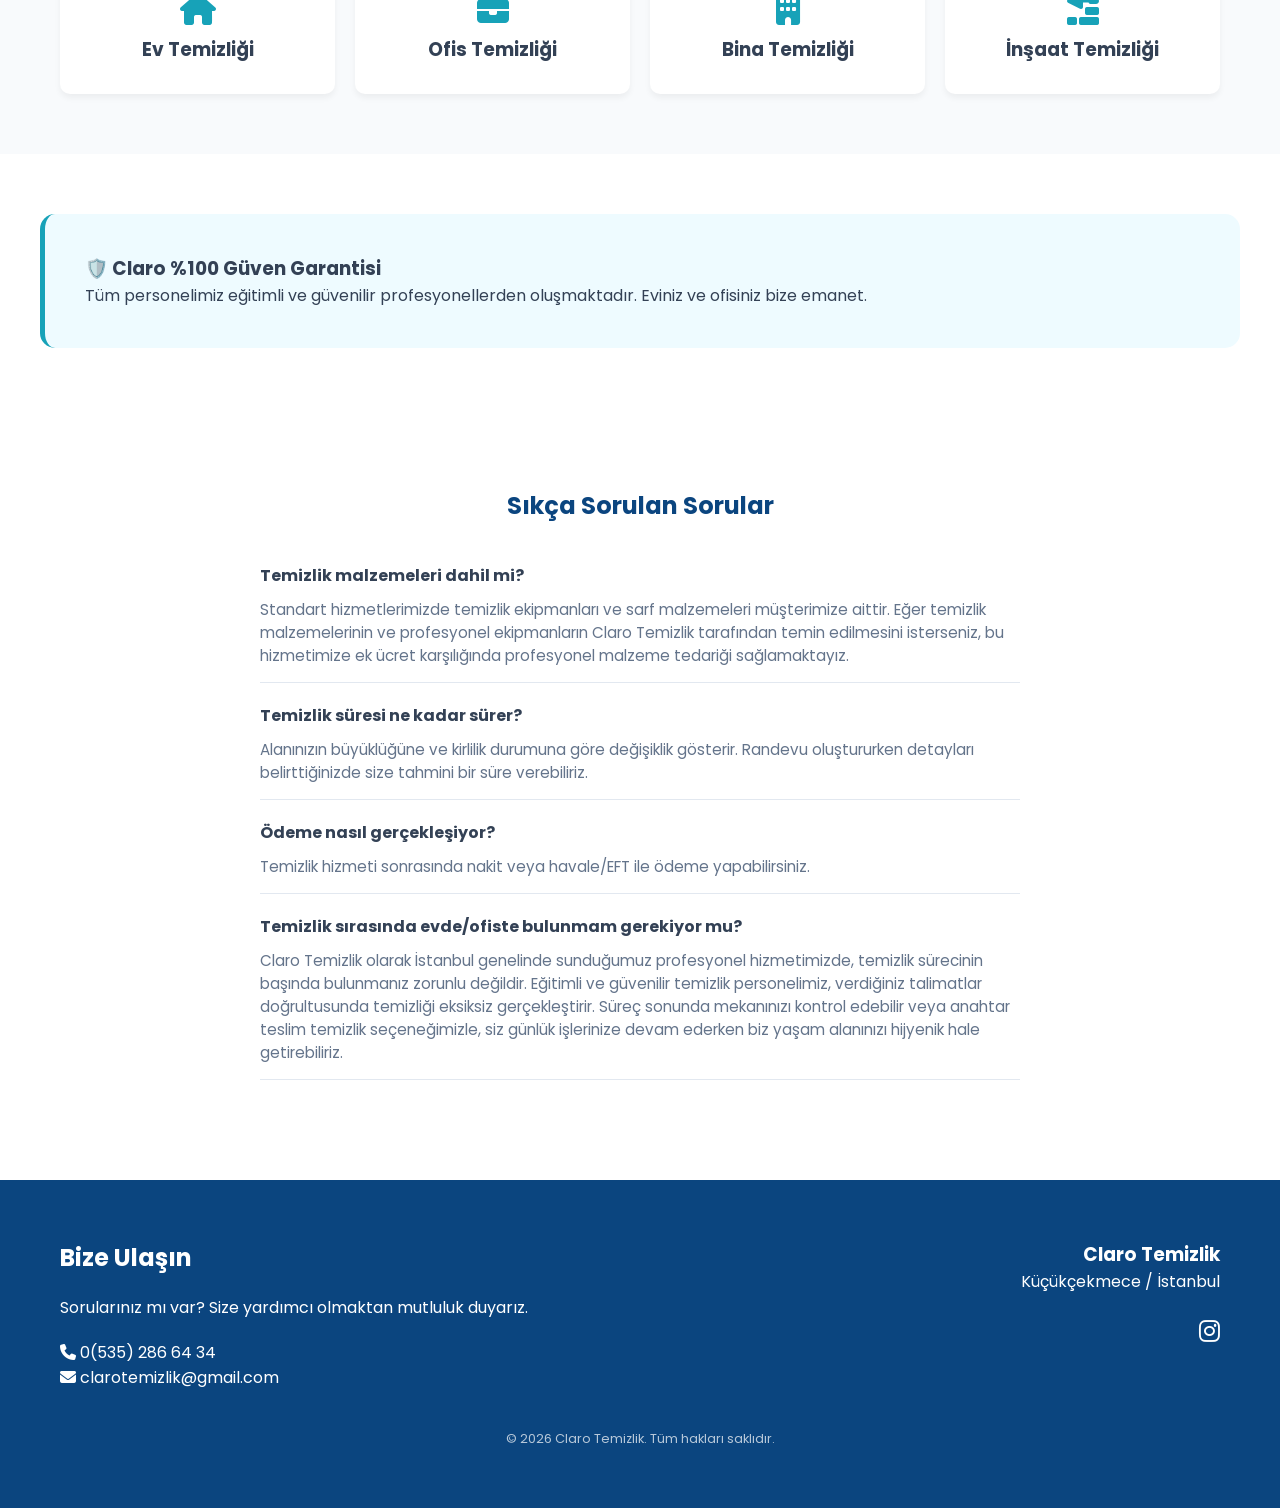
==== commit 2c1e3974: "Update index.html" ====
--- a/index.html
+++ b/index.html
@@ -10,22 +10,21 @@
 </head>
 <body>
 
-    <!-- YENİ NAVBAR -->
-<nav class="claro-navbar" style="background: white; padding: 20px 0; border-bottom: 1px solid #f0f0f0;">
-    <div class="container" style="display: flex; justify-content: flex-end; align-items: center; gap: 30px;">
-        <!-- Menü Linkleri -->
-        <div class="nav-menu" style="display: flex; gap: 25px;">
-            <a href="#anasayfa" style="text-decoration: none; color: #334155; font-weight: 600; font-size: 0.9rem;">ANA SAYFA</a>
-            <a href="#hakkimizda" style="text-decoration: none; color: #334155; font-weight: 600; font-size: 0.9rem;">HAKKIMIZDA</a>
-            <a href="#hizmetler" style="text-decoration: none; color: #334155; font-weight: 600; font-size: 0.9rem;">HİZMETLER</a>
-            <a href="#iletisim" style="text-decoration: none; color: #334155; font-weight: 600; font-size: 0.9rem;">İLETİŞİM</a>
+   <!-- NAVBAR -->
+    <nav class="claro-navbar">
+        <a href="#" class="navbar-logo">
+            <img src="claro-logo.png" alt="Claro Temizlik" class="site-logo">
+        </a>
+        <div class="nav-menu">
+            <a href="#anasayfa" class="nav-link">ANA SAYFA</a>
+            <a href="#hakkimizda" class="nav-link">HAKKIMIZDA</a>
+            <a href="#hizmetler" class="nav-link">HİZMETLER</a>
+            <a href="#iletisim" class="nav-link">İLETİŞİM</a>
         </div>
-        <!-- Buton -->
         <div class="nav-right">
             <a href="fiyat-hesapla.html" class="nav-btn">Ücretsiz Fiyat Hesapla</a>
         </div>
-    </div>
-</nav>
+    </nav>
 
    <!-- HERO BÖLÜMÜ (Yeni Tasarım) -->
 <header id="anasayfa" style="padding: 100px 0; text-align: center; background-color: #f8fafc;">
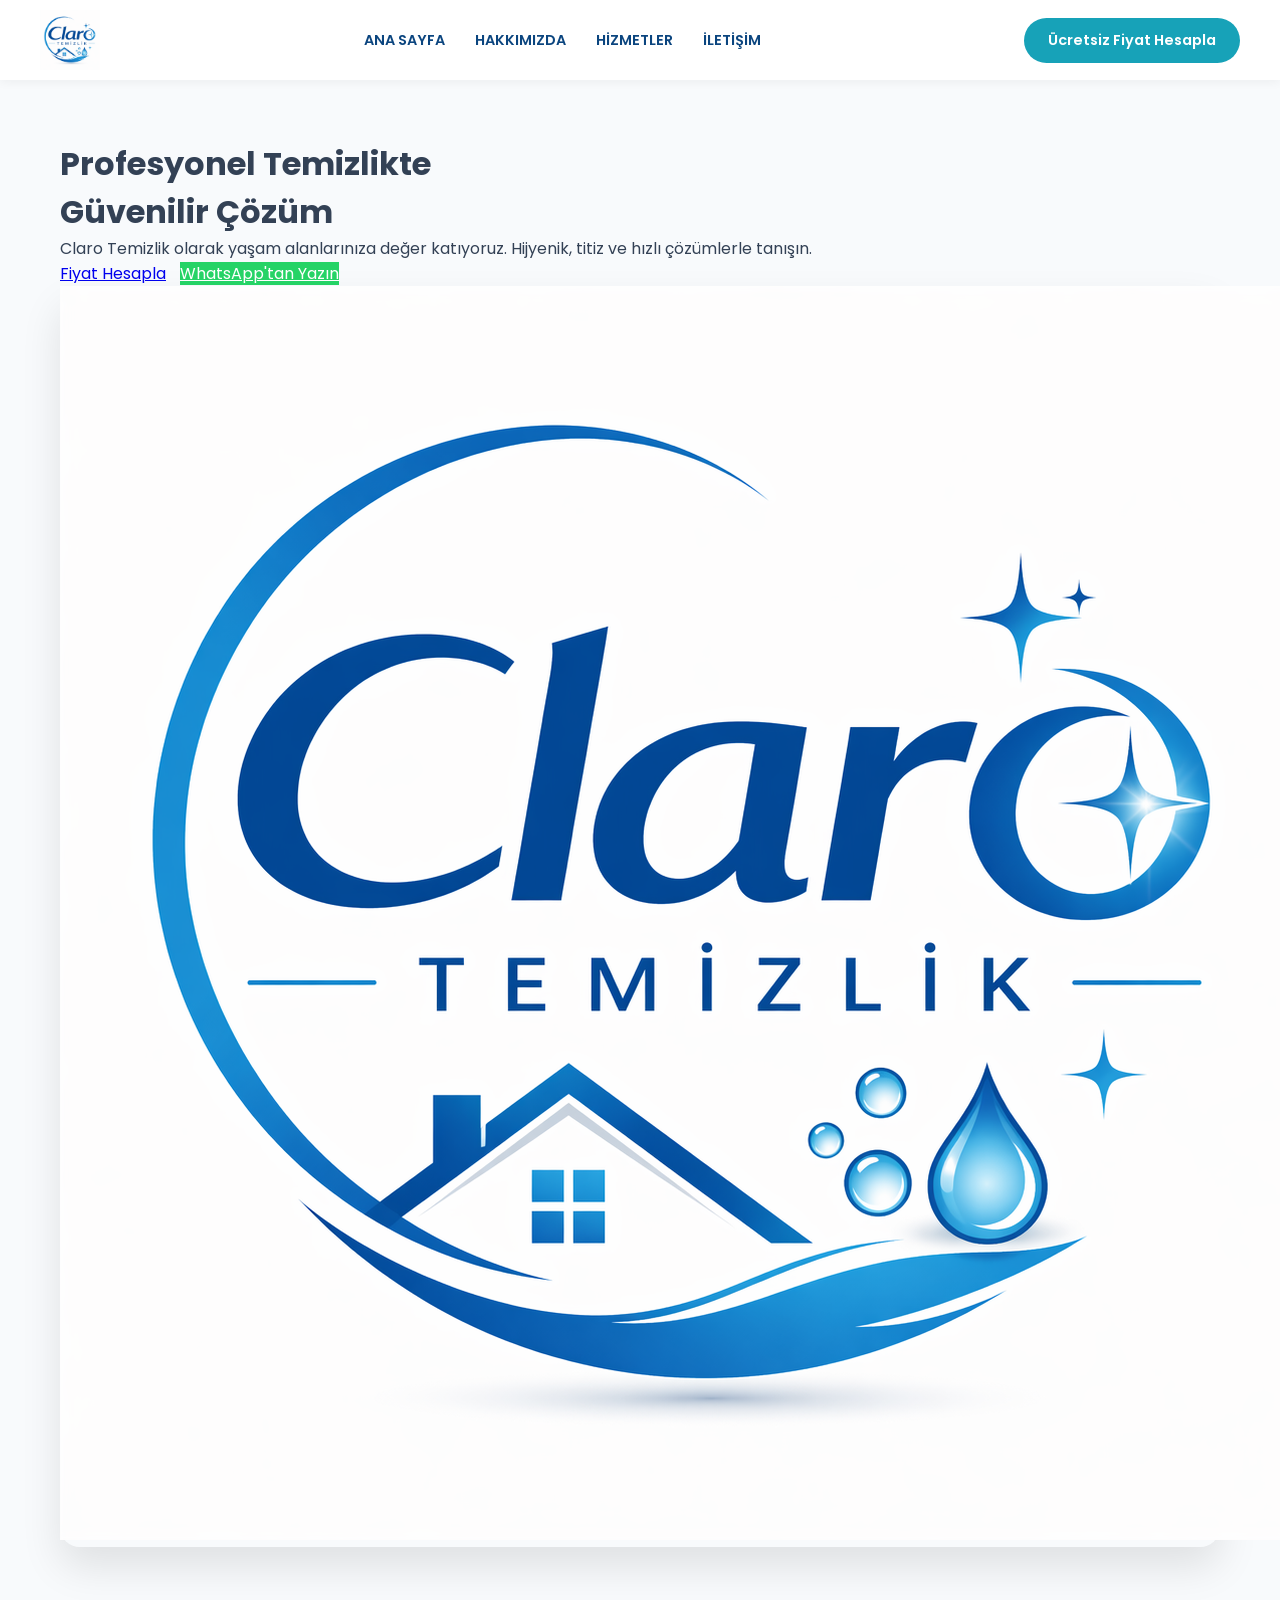
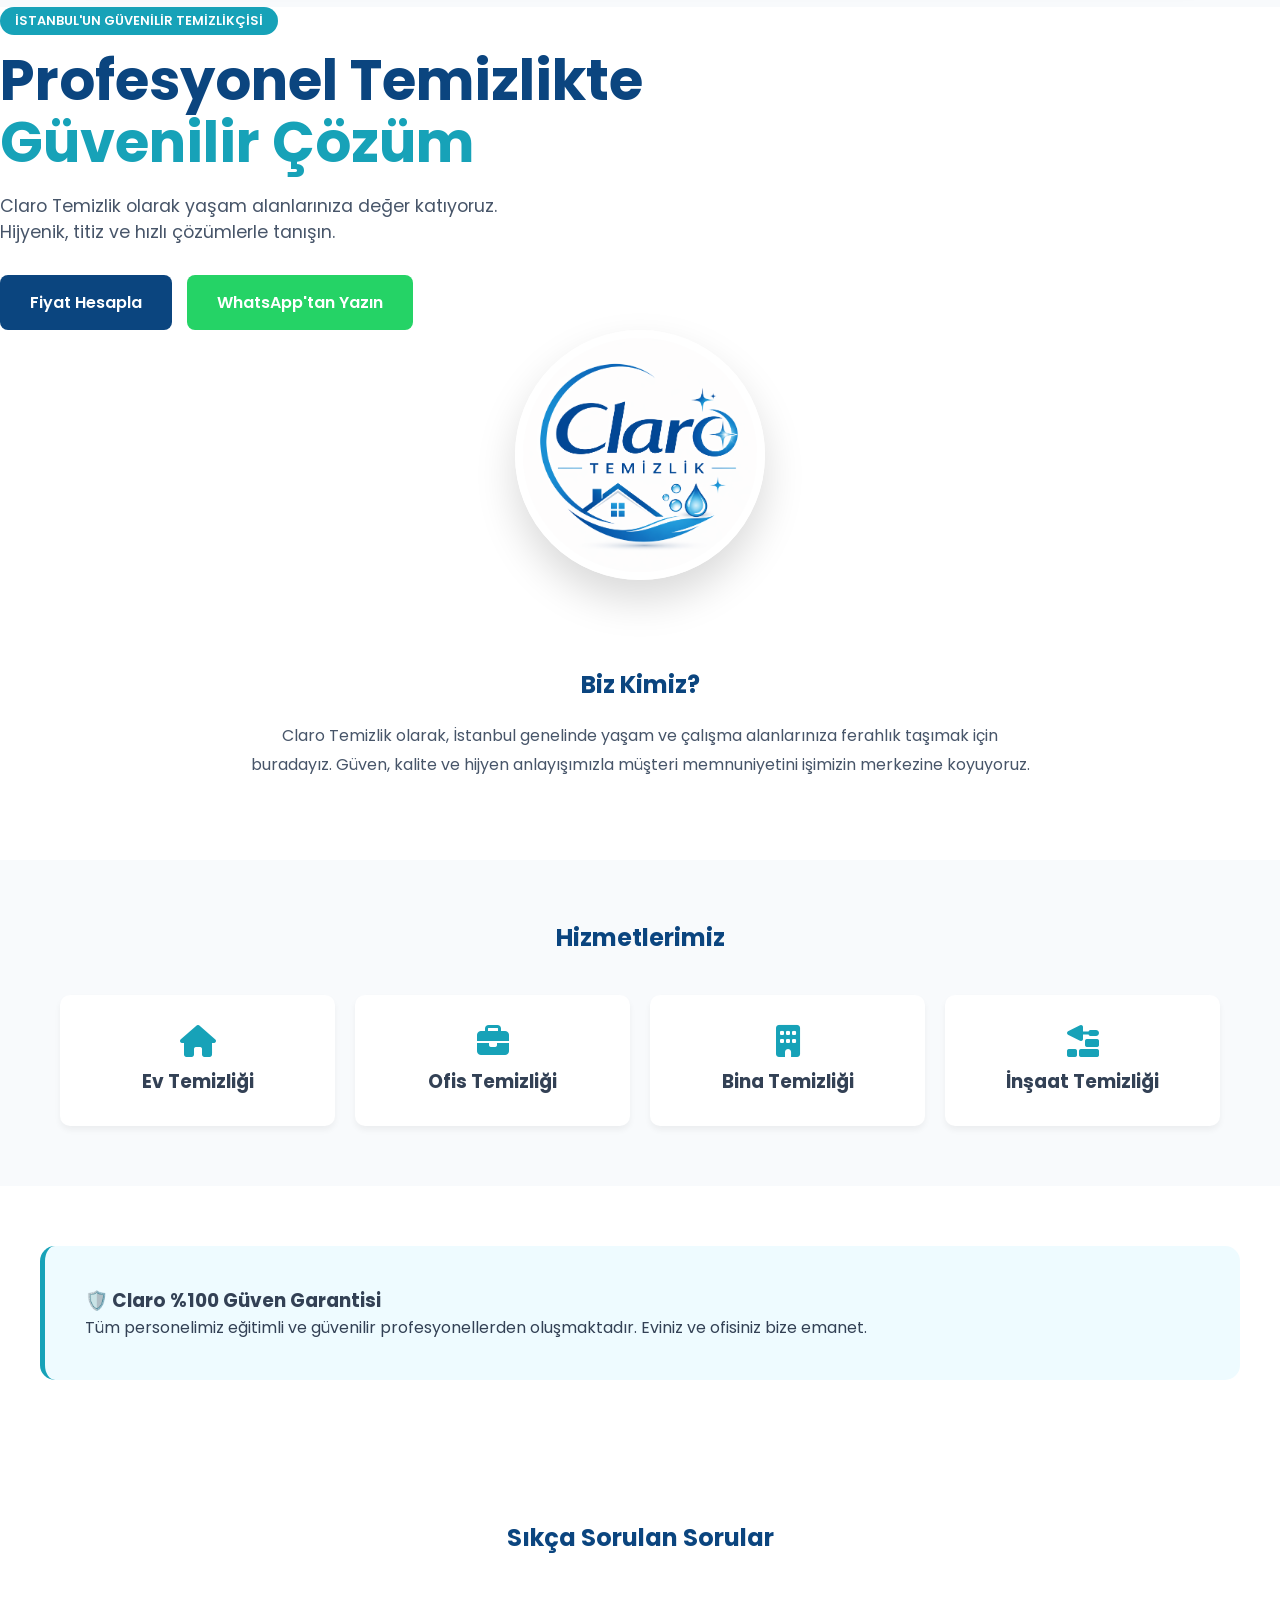
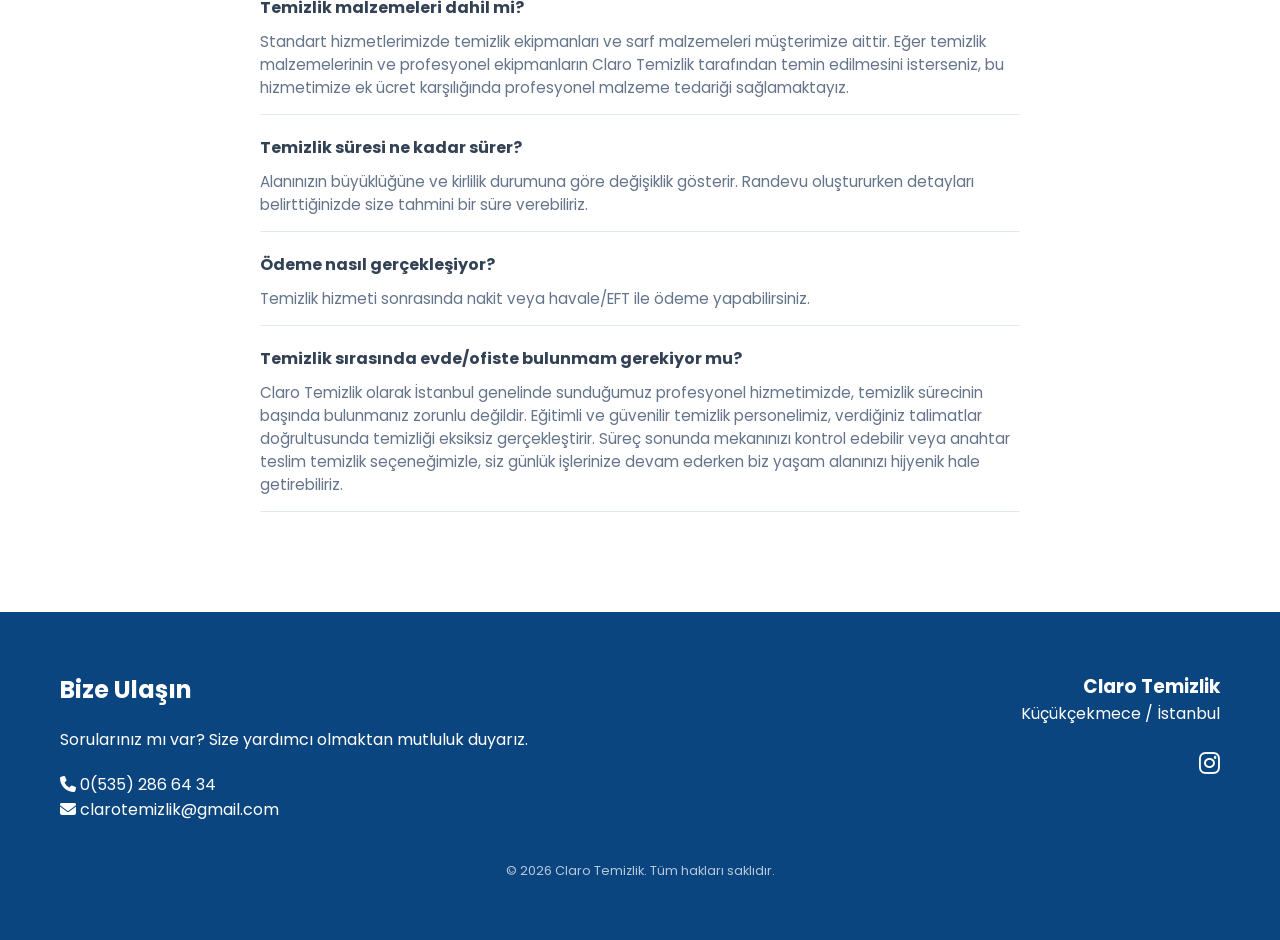
==== commit d21e563b: "Update index.html" ====
--- a/index.html
+++ b/index.html
@@ -26,24 +26,22 @@
         </div>
     </nav>
 
-   <!-- HERO BÖLÜMÜ (Yeni Tasarım) -->
-<header id="anasayfa" style="padding: 100px 0; text-align: center; background-color: #f8fafc;">
-    <div class="container">
-        <!-- LOGO BURADA BÜYÜK GÖRÜNECEK -->
-        <img src="CLARO LOGO.PNG" alt="Claro Temizlik" style="width: 200px; margin-bottom: 30px;">
-        
-        <h1 style="font-size: 3.2rem; color: #0b457f; margin-bottom: 20px;">
-            İstanbul'un Hijyen Noktası
-        </h1>
-        <p style="font-size: 1.2rem; color: #64748b; max-width: 600px; margin: 0 auto 30px auto;">
-            Profesyonel temizlikte kaliteyi ve güveni birleştiriyoruz. Eviniz ve ofisiniz emin ellerde.
-        </p>
-        
-        <div style="display: flex; justify-content: center; gap: 15px;">
-            <a href="fiyat-hesapla.html" style="background: #0b457f; color: white; padding: 15px 30px; border-radius: 8px; text-decoration: none; font-weight: 600;">Fiyat Hesapla</a>
+   <!-- HERO (GİRİŞ BÖLÜMÜ) -->
+    <header id="anasayfa" class="hero-section">
+        <div class="container">
+            <div class="hero-content">
+                <h1>Profesyonel Temizlikte <br><span>Güvenilir Çözüm</span></h1>
+                <p>Claro Temizlik olarak yaşam alanlarınıza değer katıyoruz. Hijyenik, titiz ve hızlı çözümlerle tanışın.</p>
+                <div class="hero-buttons">
+                    <a href="fiyat-hesapla.html" class="btn-main">Fiyat Hesapla</a>
+                    <a href="https://wa.me/905352866434" class="btn-whatsapp">WhatsApp'tan Yazın</a>
+                </div>
+            </div>
+            <div class="hero-image">
+                <img src="claro-logo.png" alt="Claro Temizlik">
+            </div>
         </div>
-    </div>
-</header>
+    </header>
         
         <!-- YAZI ALANI -->
         <div class="hero-left" style="flex: 1; min-width: 300px;">
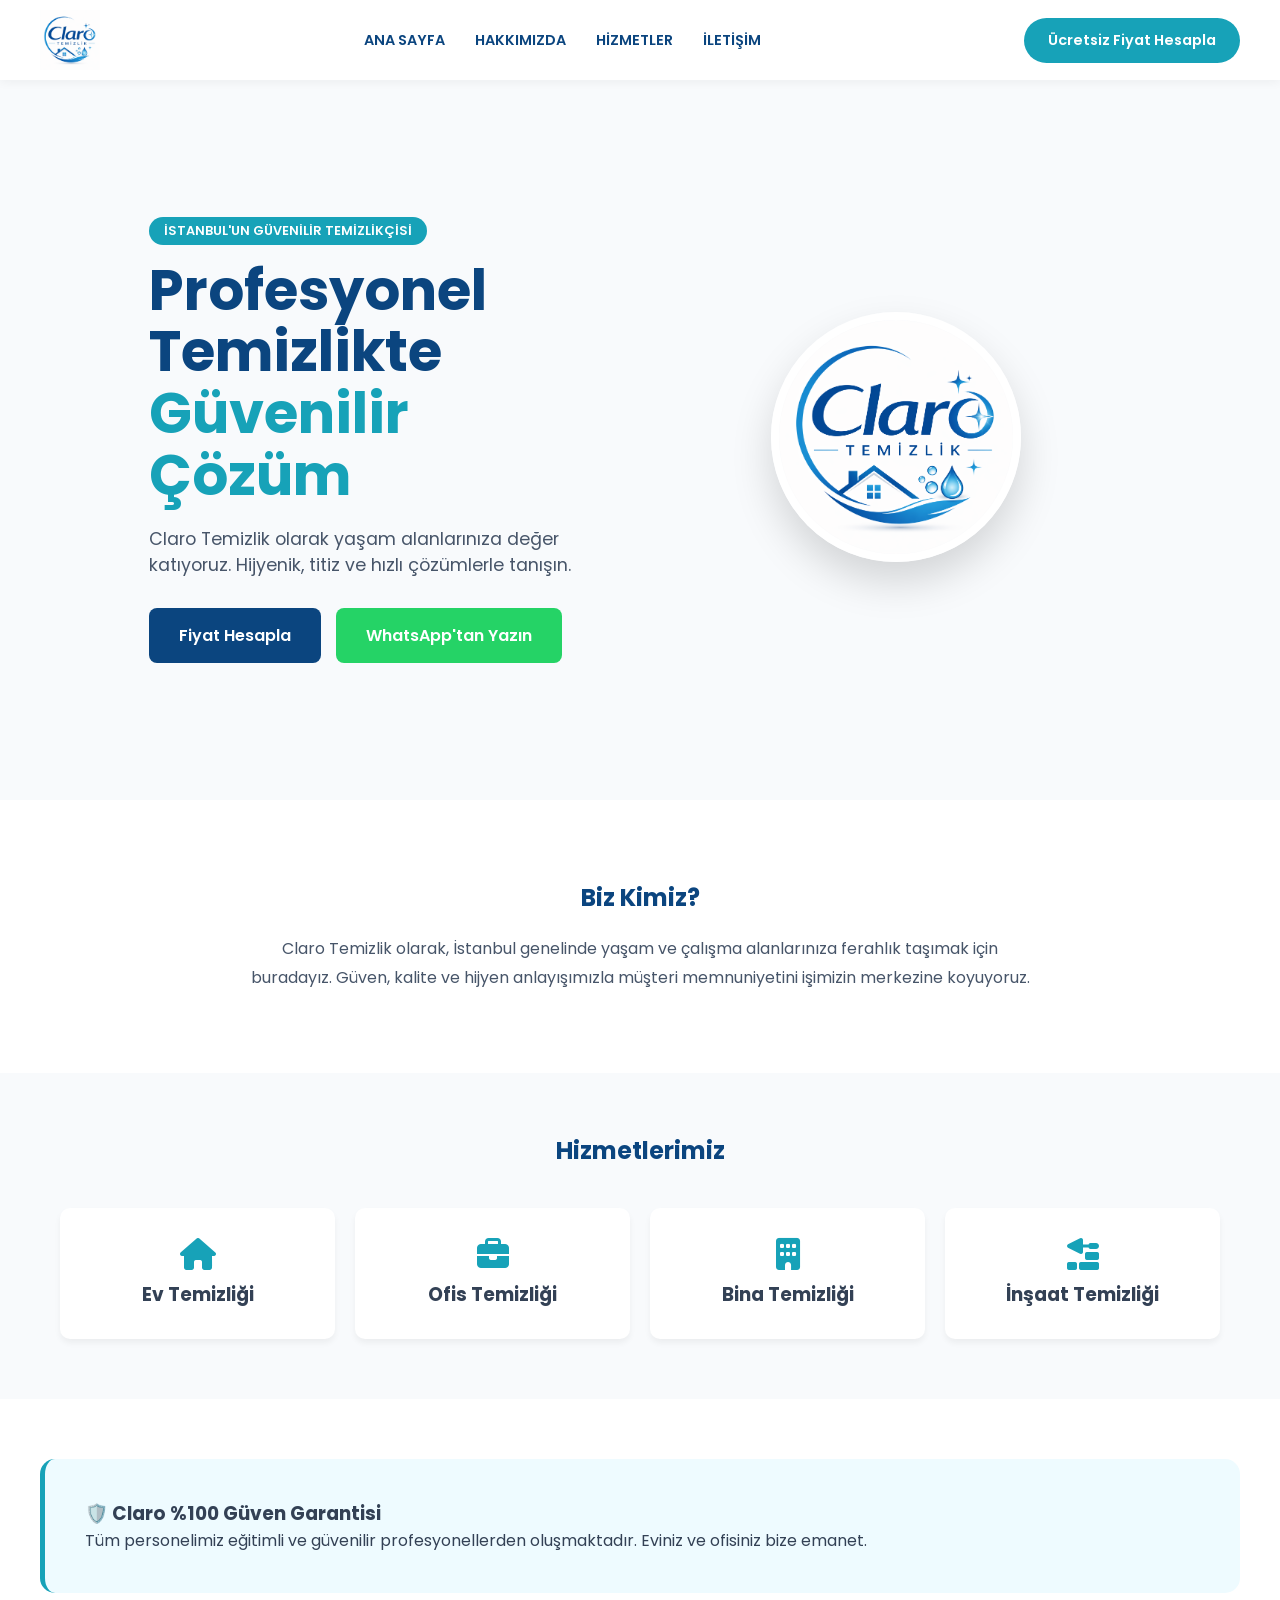
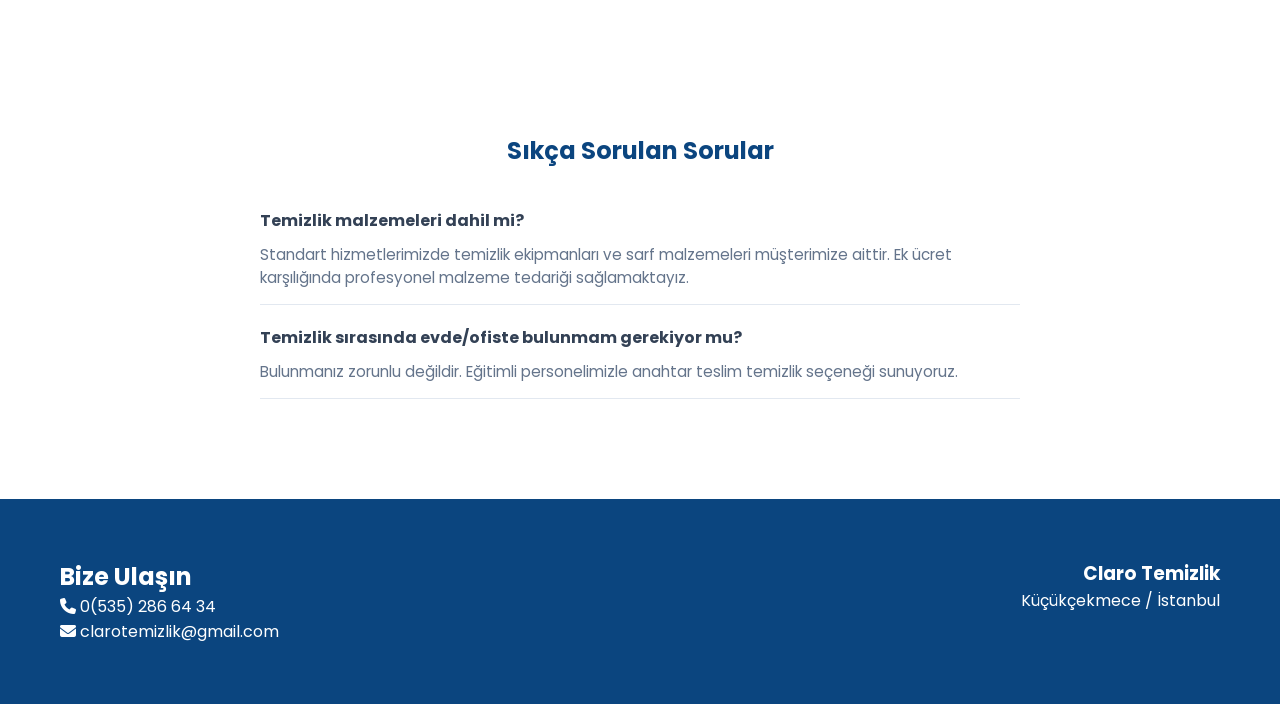
==== commit de3afbdd: "Update index.html" ====
--- a/index.html
+++ b/index.html
@@ -10,7 +10,7 @@
 </head>
 <body>
 
-   <!-- NAVBAR -->
+    <!-- NAVBAR -->
     <nav class="claro-navbar">
         <a href="#" class="navbar-logo">
             <img src="claro-logo.png" alt="Claro Temizlik" class="site-logo">
@@ -26,54 +26,35 @@
         </div>
     </nav>
 
-   <!-- HERO (GİRİŞ BÖLÜMÜ) -->
+    <!-- HERO (GİRİŞ BÖLÜMÜ) -->
     <header id="anasayfa" class="hero-section">
-        <div class="container">
-            <div class="hero-content">
-                <h1>Profesyonel Temizlikte <br><span>Güvenilir Çözüm</span></h1>
-                <p>Claro Temizlik olarak yaşam alanlarınıza değer katıyoruz. Hijyenik, titiz ve hızlı çözümlerle tanışın.</p>
-                <div class="hero-buttons">
-                    <a href="fiyat-hesapla.html" class="btn-main">Fiyat Hesapla</a>
-                    <a href="https://wa.me/905352866434" class="btn-whatsapp">WhatsApp'tan Yazın</a>
+        <div class="container" style="display: flex; align-items: center; gap: 40px; flex-wrap: wrap; padding: 50px 0;">
+            <div class="hero-left" style="flex: 1; min-width: 300px;">
+                <div style="background: #17a2b8; color: white; padding: 5px 15px; border-radius: 50px; display: inline-block; font-size: 0.8rem; margin-bottom: 15px; font-weight: 600;">
+                    İSTANBUL'UN GÜVENİLİR TEMİZLİKÇİSİ
+                </div>
+                <h1 style="font-size: 3.5rem; color: #0b457f; line-height: 1.1; margin-bottom: 20px;">
+                    Profesyonel Temizlikte<br><span style="color: #17a2b8;">Güvenilir Çözüm</span>
+                </h1>
+                <p style="font-size: 1.1rem; color: #475569; margin-bottom: 30px; max-width: 500px;">
+                    Claro Temizlik olarak yaşam alanlarınıza değer katıyoruz. Hijyenik, titiz ve hızlı çözümlerle tanışın.
+                </p>
+                <div style="display: flex; gap: 15px;">
+                    <a href="fiyat-hesapla.html" style="background: #0b457f; color: white; padding: 15px 30px; border-radius: 8px; text-decoration: none; font-weight: 600;">Fiyat Hesapla</a>
+                    <a href="https://wa.me/905352866434" style="background: #25d366; color: white; padding: 15px 30px; border-radius: 8px; text-decoration: none; font-weight: 600;">WhatsApp'tan Yazın</a>
                 </div>
             </div>
-            <div class="hero-image">
-                <img src="claro-logo.png" alt="Claro Temizlik">
+            <div class="hero-right" style="flex: 1; min-width: 300px; text-align: center;">
+                <img src="claro-logo.png" alt="Claro Temizlik" style="width: 250px; height: 250px; border-radius: 50%; border: 8px solid white; box-shadow: 0 20px 40px rgba(0,0,0,0.15);">
             </div>
         </div>
     </header>
-        
-        <!-- YAZI ALANI -->
-        <div class="hero-left" style="flex: 1; min-width: 300px;">
-            <div style="background: #17a2b8; color: white; padding: 5px 15px; border-radius: 50px; display: inline-block; font-size: 0.8rem; margin-bottom: 15px; font-weight: 600;">
-                İSTANBUL'UN GÜVENİLİR TEMİZLİKÇİSİ
-            </div>
-            <h1 style="font-size: 3.5rem; color: #0b457f; line-height: 1.1; margin-bottom: 20px;">
-                Profesyonel Temizlikte<br><span style="color: #17a2b8;">Güvenilir Çözüm</span>
-            </h1>
-            <p style="font-size: 1.1rem; color: #475569; margin-bottom: 30px; max-width: 500px;">
-                Claro Temizlik olarak yaşam alanlarınıza değer katıyoruz. Hijyenik, titiz ve hızlı çözümlerle tanışın.
-            </p>
-            <div style="display: flex; gap: 15px;">
-                <a href="fiyat-hesapla.html" style="background: #0b457f; color: white; padding: 15px 30px; border-radius: 8px; text-decoration: none; font-weight: 600; transition: 0.3s;">Fiyat Hesapla</a>
-                <a href="https://wa.me/905352866434" style="background: #25d366; color: white; padding: 15px 30px; border-radius: 8px; text-decoration: none; font-weight: 600;">WhatsApp'tan Yazın</a>
-            </div>
-        </div>
 
-        <!-- LOGO / GÖRSEL ALANI -->
-        <div class="hero-right" style="flex: 1; min-width: 300px; text-align: center;">
-            <img src="claro-logo.png" alt="Claro Temizlik" style="width: 250px; height: 250px; border-radius: 50%; border: 8px solid white; box-shadow: 0 20px 40px rgba(0,0,0,0.15);">
-        </div>
-
-    </div>
-</header>
-
-    <!-- Buraya diğer bölümlerini (Hakkımızda, Hizmetler, vb.) index.html dosyasındaki gibi ekleyebilirsin -->
-<!-- HAKKIMIZDA BÖLÜMÜ -->
+    <!-- HAKKIMIZDA BÖLÜMÜ -->
     <section id="hakkimizda" class="about-section" style="padding: 80px 0;">
         <div class="container">
             <h2 style="text-align: center; color: #0b457f; margin-bottom: 20px;">Biz Kimiz?</h2>
-            <div class="about-content" style="max-width: 800px; margin: 0 auto; text-align: center; color: #475569; line-height: 1.8;">
+            <div style="max-width: 800px; margin: 0 auto; text-align: center; color: #475569; line-height: 1.8;">
                 <p>Claro Temizlik olarak, İstanbul genelinde yaşam ve çalışma alanlarınıza ferahlık taşımak için buradayız. Güven, kalite ve hijyen anlayışımızla müşteri memnuniyetini işimizin merkezine koyuyoruz.</p>
             </div>
         </div>
@@ -111,61 +92,36 @@
             <p>Tüm personelimiz eğitimli ve güvenilir profesyonellerden oluşmaktadır. Eviniz ve ofisiniz bize emanet.</p>
         </div>
     </section>
-    
-</body>
-</html>
 
-<!-- S.S.S. BÖLÜMÜ -->
-<section id="sss" style="padding: 80px 0; background: #ffffff;">
-    <div class="container" style="max-width: 800px; margin: 0 auto;">
-        <h2 style="text-align: center; color: #0b457f; margin-bottom: 40px;">Sıkça Sorulan Sorular</h2>
-        
-        <!-- Malzeme Sorusu (Güncellendi) -->
-        <div style="margin-bottom: 20px; border-bottom: 1px solid #e2e8f0; padding-bottom: 15px;">
-            <h4 style="margin-bottom: 10px; color: #334155;">Temizlik malzemeleri dahil mi?</h4>
-            <p style="color: #64748b; font-size: 0.95rem;">Standart hizmetlerimizde temizlik ekipmanları ve sarf malzemeleri müşterimize aittir. Eğer temizlik malzemelerinin ve profesyonel ekipmanların Claro Temizlik tarafından temin edilmesini isterseniz, bu hizmetimize ek ücret karşılığında profesyonel malzeme tedariği sağlamaktayız.</p>
+    <!-- S.S.S. BÖLÜMÜ -->
+    <section id="sss" style="padding: 80px 0; background: #ffffff;">
+        <div class="container" style="max-width: 800px; margin: 0 auto;">
+            <h2 style="text-align: center; color: #0b457f; margin-bottom: 40px;">Sıkça Sorulan Sorular</h2>
+            <div style="margin-bottom: 20px; border-bottom: 1px solid #e2e8f0; padding-bottom: 15px;">
+                <h4 style="margin-bottom: 10px; color: #334155;">Temizlik malzemeleri dahil mi?</h4>
+                <p style="color: #64748b; font-size: 0.95rem;">Standart hizmetlerimizde temizlik ekipmanları ve sarf malzemeleri müşterimize aittir. Ek ücret karşılığında profesyonel malzeme tedariği sağlamaktayız.</p>
+            </div>
+            <div style="margin-bottom: 20px; border-bottom: 1px solid #e2e8f0; padding-bottom: 15px;">
+                <h4 style="margin-bottom: 10px; color: #334155;">Temizlik sırasında evde/ofiste bulunmam gerekiyor mu?</h4>
+                <p style="color: #64748b; font-size: 0.95rem;">Bulunmanız zorunlu değildir. Eğitimli personelimizle anahtar teslim temizlik seçeneği sunuyoruz.</p>
+            </div>
         </div>
+    </section>
 
-        <!-- Soru 2 -->
-        <div style="margin-bottom: 20px; border-bottom: 1px solid #e2e8f0; padding-bottom: 15px;">
-            <h4 style="margin-bottom: 10px; color: #334155;">Temizlik süresi ne kadar sürer?</h4>
-            <p style="color: #64748b; font-size: 0.95rem;">Alanınızın büyüklüğüne ve kirlilik durumuna göre değişiklik gösterir. Randevu oluştururken detayları belirttiğinizde size tahmini bir süre verebiliriz.</p>
-        </div>
-
-        <!-- Soru 3 -->
-        <div style="margin-bottom: 20px; border-bottom: 1px solid #e2e8f0; padding-bottom: 15px;">
-            <h4 style="margin-bottom: 10px; color: #334155;">Ödeme nasıl gerçekleşiyor?</h4>
-            <p style="color: #64748b; font-size: 0.95rem;">Temizlik hizmeti sonrasında nakit veya havale/EFT ile ödeme yapabilirsiniz.</p>
-        </div>
-        
-        <!-- Yeni Eklenen Güven Sorusu -->
-        <div style="margin-bottom: 20px; border-bottom: 1px solid #e2e8f0; padding-bottom: 15px;">
-            <h4 style="margin-bottom: 10px; color: #334155;">Temizlik sırasında evde/ofiste bulunmam gerekiyor mu?</h4>
-            <p style="color: #64748b; font-size: 0.95rem;">Claro Temizlik olarak İstanbul genelinde sunduğumuz profesyonel hizmetimizde, temizlik sürecinin başında bulunmanız zorunlu değildir. Eğitimli ve güvenilir temizlik personelimiz, verdiğiniz talimatlar doğrultusunda temizliği eksiksiz gerçekleştirir. Süreç sonunda mekanınızı kontrol edebilir veya anahtar teslim temizlik seçeneğimizle, siz günlük işlerinize devam ederken biz yaşam alanınızı hijyenik hale getirebiliriz.</p>
-        </div>
-    </div>
-</section>
-
-<!-- FOOTER / İLETİŞİM BÖLÜMÜ -->
+    <!-- FOOTER -->
     <footer id="iletisim" style="background: #0b457f; color: white; padding: 60px 0;">
         <div class="container" style="display: grid; grid-template-columns: 1fr 1fr; gap: 40px;">
-            <!-- Sol Taraf -->
             <div>
                 <h2>Bize Ulaşın</h2>
-                <p style="margin: 20px 0;">Sorularınız mı var? Size yardımcı olmaktan mutluluk duyarız.</p>
                 <p><i class="fa-solid fa-phone"></i> 0(535) 286 64 34</p>
                 <p><i class="fa-solid fa-envelope"></i> clarotemizlik@gmail.com</p>
             </div>
-            <!-- Sağ Taraf -->
             <div style="text-align: right;">
                 <h3>Claro Temizlik</h3>
                 <p>Küçükçekmece / İstanbul</p>
-                <div style="margin-top: 20px;">
-                    <a href="https://instagram.com/clarotemizlik" target="_blank" style="color: white; font-size: 1.5rem;"><i class="fa-brands fa-instagram"></i></a>
-                </div>
             </div>
         </div>
-        <div style="text-align: center; margin-top: 40px; font-size: 0.8rem; opacity: 0.7;">
-            &copy; 2026 Claro Temizlik. Tüm hakları saklıdır.
-        </div>
     </footer>
+
+</body>
+</html>
